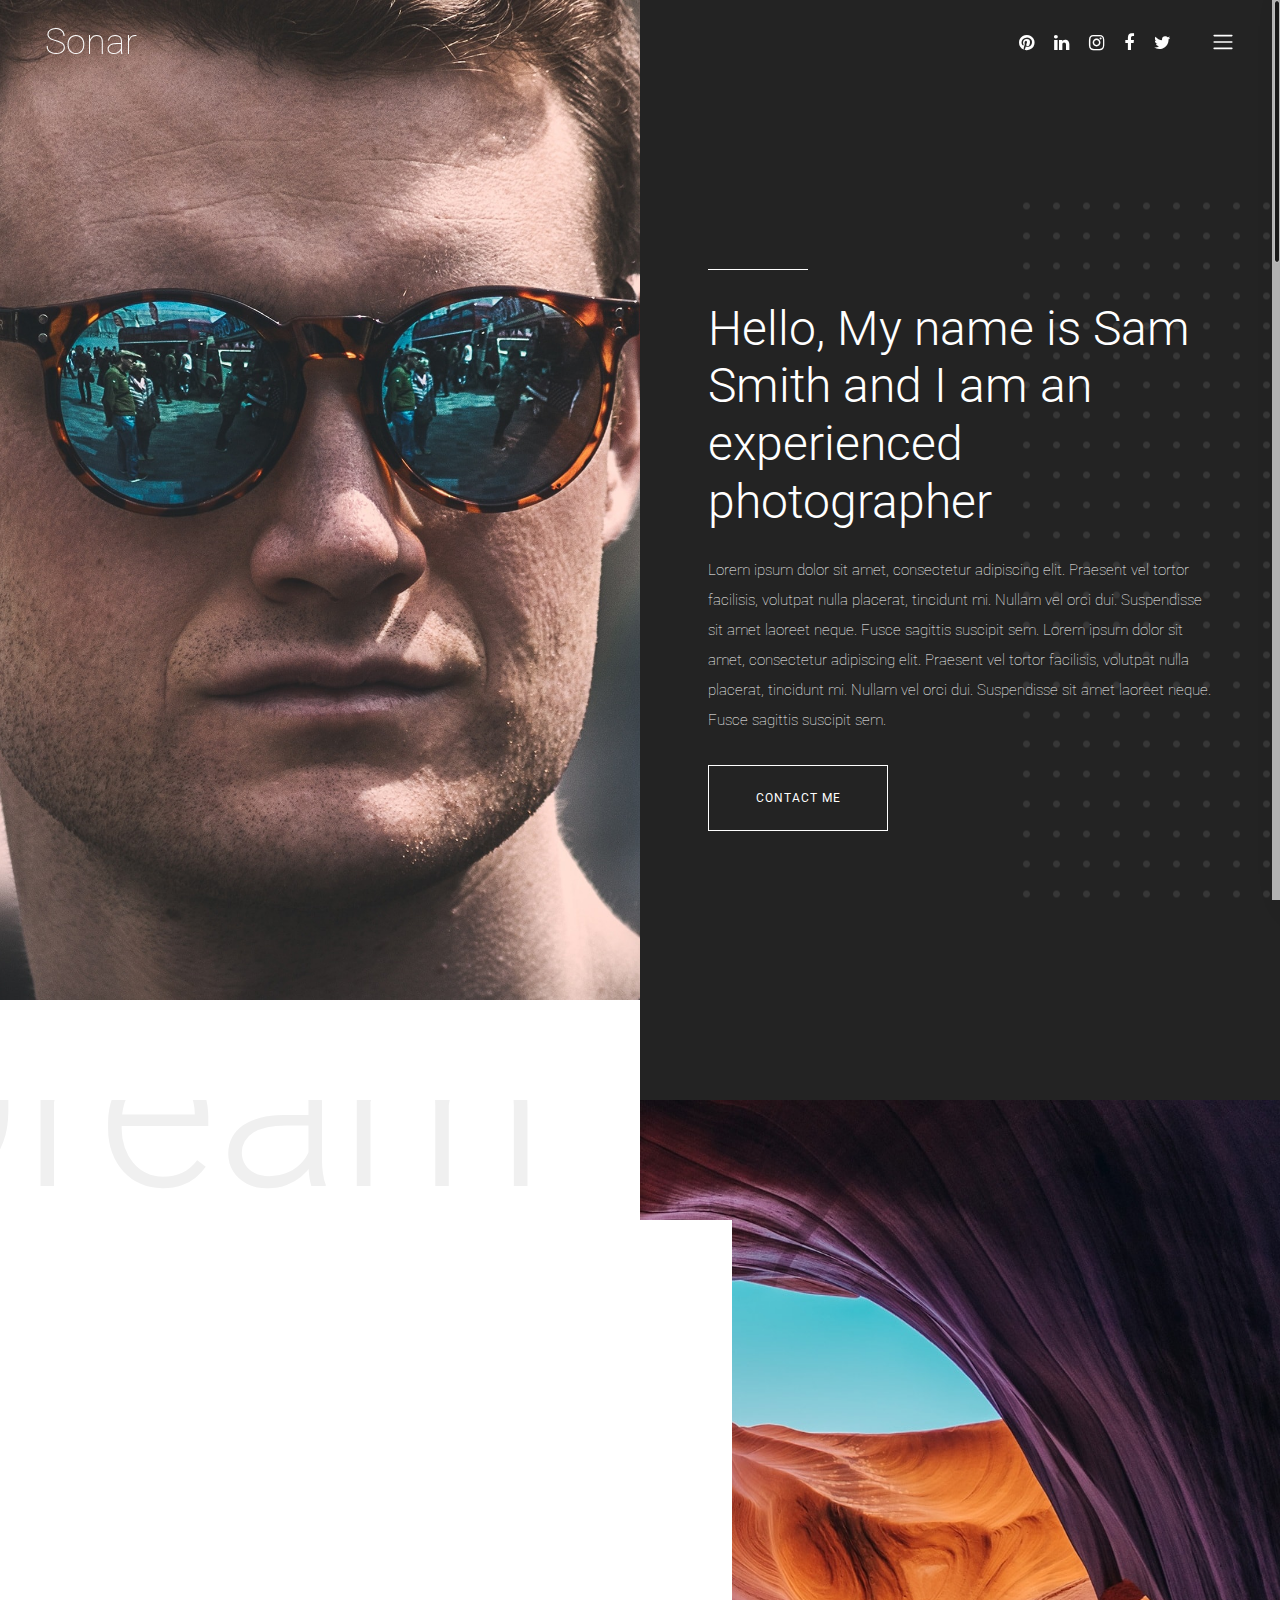
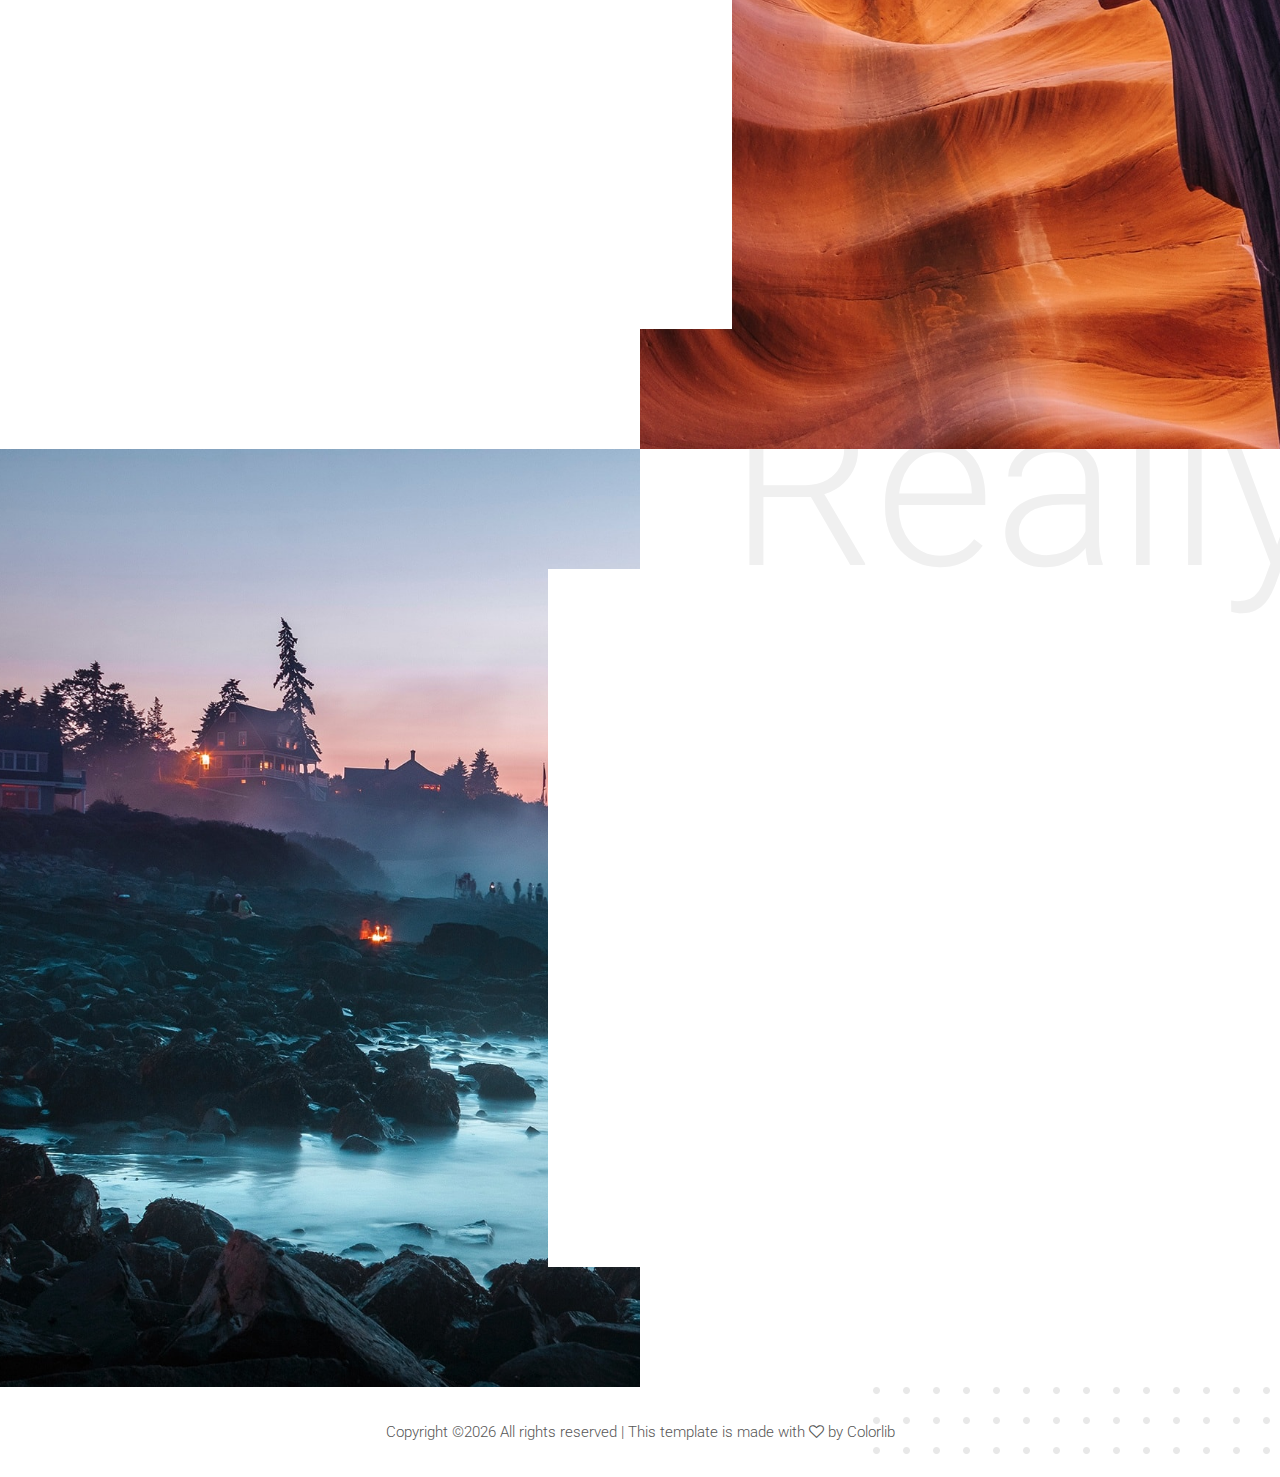
==== about-me.html @ 2dc68521 "2nd" ====
<!DOCTYPE html>
<html lang="en">

<head>
    <meta charset="UTF-8">
    <meta name="description" content="">
    <meta http-equiv="X-UA-Compatible" content="IE=edge">
    <meta name="viewport" content="width=device-width, initial-scale=1, shrink-to-fit=no">
    <!-- The above 4 meta tags *must* come first in the head; any other head content must come *after* these tags -->

    <!-- Title  -->
    <title>Sonar - Photography Template</title>

    <!-- Favicon  -->
    <link rel="icon" href="img/core-img/favicon.ico">

    <!-- Style CSS -->
    <link rel="stylesheet" href="style.css">

</head>

<body>
    <!-- Preloader Start -->
    <div id="preloader">
        <div class="preload-content">
            <div id="sonar-load"></div>
        </div>
    </div>
    <!-- Preloader End -->

    <!-- ***** Main Menu Area Start ***** -->
    <div class="mainMenu d-flex align-items-center justify-content-between">
        <!-- Close Icon -->
        <div class="closeIcon">
            <i class="ti-close" aria-hidden="true"></i>
        </div>
        <!-- Logo Area -->
        <div class="logo-area">
            <a href="index.html">Sonar</a>
        </div>
        <!-- Nav -->
        <div class="sonarNav">
            <nav>
                <ul>
                    <li class="nav-item active">
                        <a class="nav-link" href="index.html">Home</a>
                    </li>
                    <li class="nav-item">
                        <a class="nav-link" href="about-me.html">About Me</a>
                    </li>
                    <li class="nav-item">
                        <a class="nav-link" href="services.html">Services</a>
                    </li>
                    <li class="nav-item">
                        <a class="nav-link" href="portfolio.html">Portfolio</a>
                    </li>
                    <li class="nav-item">
                        <a class="nav-link" href="blog.html">Blog</a>
                    </li>
                    <li class="nav-item">
                        <a class="nav-link" href="contact.html">Contact</a>
                    </li>
                    <li class="nav-item">
                        <a class="nav-link" href="elements.html">Elements</a>
                    </li>
                </ul>
            </nav>
        </div>
        <!-- Copwrite Text -->
        <div class="copywrite-text">
            <p><!-- Link back to Colorlib can't be removed. Template is licensed under CC BY 3.0. -->
Copyright &copy;<script>document.write(new Date().getFullYear());</script> All rights reserved | This template is made with <i class="fa fa-heart-o" aria-hidden="true"></i> by <a href="https://colorlib.com" target="_blank">Colorlib</a>
<!-- Link back to Colorlib can't be removed. Template is licensed under CC BY 3.0. -->
</p>
        </div>
    </div>
    <!-- ***** Main Menu Area End ***** -->

    <!-- ***** Header Area Start ***** -->
    <header class="header-area">
        <div class="container-fluid">
            <div class="row">
                <div class="col-12">
                    <div class="menu-area d-flex justify-content-between">
                        <!-- Logo Area  -->
                        <div class="logo-area">
                            <a href="index.html">Sonar</a>
                        </div>

                        <div class="menu-content-area d-flex align-items-center">
                            <!-- Header Social Area -->
                            <div class="header-social-area d-flex align-items-center">
                                <a href="#" data-toggle="tooltip" data-placement="bottom" title="Pinterest"><i class="fa fa-pinterest" aria-hidden="true"></i></a>
                                <a href="#" data-toggle="tooltip" data-placement="bottom" title="Linkedin"><i class="fa fa-linkedin" aria-hidden="true"></i></a>
                                <a href="#" data-toggle="tooltip" data-placement="bottom" title="Instagram"><i class="fa fa-instagram" aria-hidden="true"></i></a>
                                <a href="#" data-toggle="tooltip" data-placement="bottom" title="Facebook"><i class="fa fa-facebook" aria-hidden="true"></i></a>
                                <a href="#" data-toggle="tooltip" data-placement="bottom" title="Twitter"><i class="fa fa-twitter" aria-hidden="true"></i></a>
                            </div>
                            <!-- Menu Icon -->
                            <span class="navbar-toggler-icon" id="menuIcon"></span>
                        </div>
                    </div>
                </div>
            </div>
        </div>
    </header>
    <!-- ***** Header Area End ***** -->

    <!-- ***** Hero Area Start ***** -->
    <div class="hero-area d-flex align-items-center">
        <!-- Back End Content -->
        <div class="backEnd-content">
            <img class="dots" src="img/core-img/dots.png" alt="">
        </div>

        <!-- Hero Thumbnail -->
        <div class="hero-thumbnail aboutUs equalize bg-img" style="background-image: url(img/bg-img/about.jpg);"></div>
        
        <!-- Hero Content -->
        <div class="hero-content aboutUs equalize">
            <div class="container-fluid h-100">
                <div class="row h-100 align-items-center justify-content-center">
                    <div class="col-12 col-md-10">
                        <div class="line"></div>
                        <h2>Hello, My name is Sam Smith and I am an experienced photographer</h2>
                        <p>Lorem ipsum dolor sit amet, consectetur adipiscing elit. Praesent vel tortor facilisis, volutpat nulla placerat, tincidunt mi. Nullam vel orci dui. Suspendisse sit amet laoreet neque. Fusce sagittis suscipit sem. Lorem ipsum dolor sit amet, consectetur adipiscing elit. Praesent vel tortor facilisis, volutpat nulla placerat, tincidunt mi. Nullam vel orci dui. Suspendisse sit amet laoreet neque. Fusce sagittis suscipit sem.</p>
                        <a href="#" class="btn sonar-btn white-btn">contact me</a>
                    </div>
                </div>
            </div>
        </div>
    </div>
    <!-- ***** Hero Area End ***** -->

    <div class="sonar-about-us-area bg-img" style="background-image: url(img/bg-img/about2.jpg);">
        <!-- Back End Content -->
        <div class="backEnd-content">
            <h2>Dream</h2>
        </div>

        <div class="container-fluid">
            <div class="row">
                <div class="col-12 col-md-10 col-lg-7">
                    <div class="about-us-content bg-white">
                        <div class="section-heading text-left wow fadeInUp" data-wow-delay="300ms">
                            <div class="line"></div>
                            <h2>Look at my qualities</h2>
                        </div>
                        <p class="wow fadeInUp" data-wow-delay="600ms">Lorem ipsum dolor sit amet, consectetur adipiscing elit. Praesent vel tortor facilisis, volutpat nulla placerat, tincidunt mi. Nullam vel orci dui. Suspendisse sit amet laoreet neque. Fusce sagittis suscipit sem. Lorem ipsum dolor sit amet, consectetur adipiscing elit. Praesent vel tortor facilisis, volutpat nulla placerat, tincidunt mi. Nullam vel orci dui. Suspendisse sit amet laoreet neque.</p>
                        <!-- Progress Bar Content Area -->
                        <div class="services-progress-bar mt-50 wow fadeInUp" data-wow-delay="900ms">
                            <!-- Single Progress Bar -->
                            <div class="single_progress_bar">
                                <div id="bar1" class="barfiller">
                                    <div class="tipWrap">
                                        <span class="tip"></span>
                                    </div>
                                    <span class="fill" data-percentage="80"></span>
                                </div>
                                <p>Pacience</p>
                            </div>
                            <!-- Single Progress Bar -->
                            <div class="single_progress_bar">
                                <div id="bar2" class="barfiller">
                                    <div class="tipWrap">
                                        <span class="tip"></span>
                                    </div>
                                    <span class="fill" data-percentage="90"></span>
                                </div>
                                <p>Creativity</p>
                            </div>
                            <!-- Single Progress Bar -->
                            <div class="single_progress_bar">
                                <div id="bar3" class="barfiller">
                                    <div class="tipWrap">
                                        <span class="tip"></span>
                                    </div>
                                    <span class="fill" data-percentage="100"></span>
                                </div>
                                <p>Commited</p>
                            </div>
                        </div>
                    </div>
                </div>
            </div>
        </div>
    </div>

    <div class="sonar-about-us-area second-part bg-img" style="background-image: url(img/bg-img/about3.jpg);">
        <!-- Back End Content -->
        <div class="backEnd-content">
            <h2>Really</h2>
        </div>

        <div class="container-fluid">
            <div class="row justify-content-end">
                <div class="col-12 col-md-10 col-lg-7">
                    <div class="about-us-content bg-white">
                        <div class="section-heading text-left wow fadeInUp" data-wow-delay="300ms">
                            <div class="line"></div>
                        </div>
                        <p class="wow fadeInUp" data-wow-delay="600ms">Consectetur adipiscing elit. Praesent vel tortor facilisis, volutpat nulla placerat, tincidunt mi. Nullam vel orci dui. Suspendisse sit amet laoreet neque. Fusce sagittis suscipit sem. Lorem ipsum dolor sit amet, consectetur adipiscing elit. Praesent vel tortor facilisis, volutpat nulla placerat, tincidunt mi. Nullam vel orci dui. Suspendisse sit amet laoreet neque.</p>
                        <div class="row mt-100 text-center wow fadeInUp" data-wow-delay="900ms">
                            <div class="col-12 col-sm-6 col-md-4">
                                <div class="single-pie-bar" data-percent="90">
                                    <canvas class="bar-circle" width="100" height="100"></canvas>
                                    <p>Landsacpes</p>
                                </div>
                            </div>
                            <div class="col-12 col-sm-6 col-md-4">
                                <div class="single-pie-bar" data-percent="65">
                                    <canvas class="bar-circle" width="100" height="100"></canvas>
                                    <p>Portraits</p>
                                </div>
                            </div>
                            <div class="col-12 col-sm-6 col-md-4">
                                <div class="single-pie-bar" data-percent="25">
                                    <canvas class="bar-circle" width="100" height="100"></canvas>
                                    <p>Studio</p>
                                </div>
                            </div>
                        </div>
                    </div>
                </div>
            </div>
        </div>
    </div>

    <!-- ***** Footer Area Start ***** -->
    <footer class="footer-area">
        <!-- back end content -->
        <div class="backEnd-content">
            <img class="dots" src="img/core-img/dots.png" alt="">
        </div>

        <div class="container">
            <div class="row">
                <div class="col-12">
                    <!-- Copywrite Text -->
                    <div class="copywrite-text">
                        <p><!-- Link back to Colorlib can't be removed. Template is licensed under CC BY 3.0. -->
Copyright &copy;<script>document.write(new Date().getFullYear());</script> All rights reserved | This template is made with <i class="fa fa-heart-o" aria-hidden="true"></i> by <a href="https://colorlib.com" target="_blank">Colorlib</a>
<!-- Link back to Colorlib can't be removed. Template is licensed under CC BY 3.0. -->
</p>
                    </div>
                </div>
            </div>
        </div>
    </footer>
    <!-- ***** Footer Area End ***** -->

    <!-- jQuery (Necessary for All JavaScript Plugins) -->
    <script src="js/jquery/jquery-2.2.4.min.js"></script>
    <!-- Popper js -->
    <script src="js/popper.min.js"></script>
    <!-- Bootstrap js -->
    <script src="js/bootstrap.min.js"></script>
    <!-- Plugins js -->
    <script src="js/plugins.js"></script>
    <!-- Active js -->
    <script src="js/active.js"></script>

</body>

</html>
---- style.css ----
/* [ -- Master Stylesheet -- ] */
/* ----------------------------------------------------------
:: Template Name: Sonar - Photography Template
:: Author: Colorlib
:: Author URL: https://colorlib.com
:: Version: 1.0
:: Created: March 09, 2018
:: Last Updated: March 09, 2018
---------------------------------------------------------- */
/* Variables */
/* mixin */
/* :: Import Fonts */
@import url("https://fonts.googleapis.com/css?family=Roboto:100,300,400,500,700");
/* :: Import All CSS */
@import url(css/bootstrap.min.css);
@import url(css/animate.css);
@import url(css/owl.carousel.css);
@import url(css/magnific-popup.css);
@import url(css/font-awesome.min.css);
@import url(css/themify-icons.css);
/* :: Base CSS */
* {
  margin: 0;
  padding: 0; }

body {
  font-family: "Roboto", sans-serif; }

h1,
h2,
h3,
h4,
h5,
h6 {
  color: #2f2f2f;
  font-weight: 300; }

p {
  color: #565656;
  font-size: 15px;
  line-height: 2;
  font-weight: 100; }

a {
  -webkit-transition-duration: 500ms;
  transition-duration: 500ms;
  text-decoration: none;
  outline: none;
  font-size: 14px;
  font-weight: 700; }
  a:hover, a:focus {
    -webkit-transition-duration: 500ms;
    transition-duration: 500ms;
    text-decoration: none;
    outline: none;
    font-size: 12px;
    font-weight: 400; }

#preloader {
  display: -webkit-box;
  display: -ms-flexbox;
  display: flex;
  -webkit-box-align: center;
  -ms-flex-align: center;
  -ms-grid-row-align: center;
  align-items: center;
  -webkit-box-pack: center;
  -ms-flex-pack: center;
  justify-content: center;
  background-color: #232323;
  position: fixed;
  width: 100%;
  height: 100%;
  z-index: 1000000; }

#sonar-load {
  width: 70px;
  height: 70px;
  border-radius: 50%;
  border: 3px;
  border-style: solid;
  border-color: transparent;
  border-top-color: #f8f5f5;
  -webkit-animation: sonar 2400ms linear infinite;
  animation: sonar 2400ms linear infinite;
  z-index: 999; }
  #sonar-load:before {
    content: "";
    position: absolute;
    top: 7.5px;
    left: 7.5px;
    right: 7.5px;
    bottom: 7.5px;
    border-radius: 50%;
    border: 3px;
    border-style: solid;
    border-color: transparent;
    border-top-color: #f8f5f5;
    -webkit-animation: sonar 2700ms linear infinite;
    animation: sonar 2700ms linear infinite; }
  #sonar-load:after {
    content: "";
    position: absolute;
    top: 20px;
    left: 20px;
    right: 20px;
    bottom: 20px;
    border-radius: 50%;
    border: 3px;
    border-style: solid;
    border-color: transparent;
    border-top-color: #f8f5f5;
    -webkit-animation: sonar 1800ms linear infinite;
    animation: sonar 1800ms linear infinite; }

@-webkit-keyframes sonar {
  0% {
    -webkit-transform: rotate(0deg);
    transform: rotate(0deg); }
  100% {
    -webkit-transform: rotate(360deg);
    transform: rotate(360deg); } }
@keyframes sonar {
  0% {
    -webkit-transform: rotate(0deg);
    transform: rotate(0deg); }
  100% {
    -webkit-transform: rotate(360deg);
    transform: rotate(360deg); } }
ul,
ol {
  margin: 0; }
  ul li,
  ol li {
    list-style: none; }

img {
  height: auto;
  max-width: 100%; }

.sonar-table {
  display: table;
  z-index: 9;
  position: absolute;
  width: 100%;
  height: 100%;
  margin: 0; }

.sonar-table-cell {
  display: table-cell;
  vertical-align: middle; }

.mt-15 {
  margin-top: 15px; }

.mt-30 {
  margin-top: 30px; }

.mt-50 {
  margin-top: 50px; }

.mt-70 {
  margin-top: 70px; }

.mt-100 {
  margin-top: 100px; }

.mb-15 {
  margin-bottom: 15px; }

.mb-30 {
  margin-bottom: 30px; }

.mb-50 {
  margin-bottom: 50px; }

.ml-15 {
  margin-left: 15px; }

.ml-30 {
  margin-left: 30px; }

.mr-15 {
  margin-right: 15px; }

.mr-30 {
  margin-right: 30px; }

.mb-70 {
  margin-bottom: 70px; }

.mb-100 {
  margin-bottom: 100px; }

.mt-230 {
  margin-top: 230px; }
  @media only screen and (max-width: 767px) {
    .mt-230 {
      margin-top: 100px; } }

.bg-img {
  background-position: center center;
  background-size: cover;
  background-repeat: no-repeat; }

.bg-transparent {
  background-color: transparent; }

.font-bold {
  font-weight: 700; }

.font-light {
  font-weight: 300; }

.height-500 {
  height: 500px !important; }

.height-600 {
  height: 600px !important; }

.height-700 {
  height: 700px !important; }

.height-800 {
  height: 800px !important; }

.mfp-wrap {
  z-index: 100000; }

.mfp-image-holder .mfp-close,
.mfp-iframe-holder .mfp-close {
  color: #ffffff;
  right: -30px;
  padding-right: 0;
  width: 30px;
  height: 30px;
  line-height: 25px;
  text-align: center;
  border: 2px solid #ffffff;
  border-radius: 50%;
  top: 10px; }

#scrollUp {
  background-color: #232323;
  border-radius: 50%;
  bottom: 60px;
  right: 60px;
  box-shadow: 0 2px 6px 0 rgba(0, 0, 0, 0.3);
  color: #ffffff;
  font-size: 30px;
  height: 70px;
  text-align: center;
  width: 70px;
  line-height: 66px;
  -webkit-transition-duration: 500ms;
  transition-duration: 500ms; }
  #scrollUp:hover {
    background-color: #192a56; }
  @media only screen and (min-width: 768px) and (max-width: 991px) {
    #scrollUp {
      bottom: 30px;
      right: 30px;
      height: 50px;
      width: 50px;
      line-height: 46px; } }
  @media only screen and (max-width: 767px) {
    #scrollUp {
      bottom: 30px;
      right: 30px;
      height: 50px;
      width: 50px;
      line-height: 46px; } }

.section-padding-100 {
  padding: 100px 0; }

.section-padding-50 {
  padding: 50px 0; }

.section-padding-50-0 {
  padding: 50px 0 0 0; }

.section-padding-100-70 {
  padding: 100px 0 70px; }

.section-padding-100-50 {
  padding: 100px 0 50px; }

.section-padding-100-0 {
  padding: 100px 0 0; }

.section-padding-0-100 {
  padding: 0 0 100px; }

.section-padding-100-20 {
  padding: 100px 0 20px 0; }

.bg-gray {
  background-color: #f8f5f5; }

.nicescroll-rails {
  z-index: 999999 !important; }

.section-heading {
  text-align: center;
  margin-bottom: 80px;
  position: relative;
  z-index: 1; }
  .section-heading .line {
    width: 100px;
    height: 1px;
    background-color: #232323;
    margin-bottom: 30px;
    display: block; }
  .section-heading h2 {
    font-size: 48px;
    margin-bottom: 0;
    font-weight: 100;
    line-height: 1.5; }
    .section-heading h2 span {
      font-weight: 400; }
    @media only screen and (min-width: 768px) and (max-width: 991px) {
      .section-heading h2 {
        font-size: 36px; } }
    @media only screen and (max-width: 767px) {
      .section-heading h2 {
        font-size: 30px; } }

.sonar-btn {
  position: relative;
  z-index: 1;
  min-width: 180px;
  height: 66px;
  border: 1px solid;
  border-color: #2f2f2f;
  text-transform: uppercase;
  color: #2f2f2f;
  font-size: 12px;
  letter-spacing: 1px;
  border-radius: 0;
  line-height: 64px;
  padding: 0;
  background-color: #ffffff; }
  .sonar-btn:hover, .sonar-btn:focus {
    background-color: #2f2f2f;
    font-size: 12px;
    color: #ffffff; }
  .sonar-btn.white-btn {
    border-color: #ffffff;
    color: #ffffff;
    background-color: transparent; }
    .sonar-btn.white-btn:hover, .sonar-btn.white-btn:focus {
      background-color: #ffffff;
      color: #2f2f2f; }
  .sonar-btn.btn-2 {
    background-color: #2f2f2f;
    font-size: 12px;
    color: #ffffff; }
  .sonar-btn.btn-3 {
    background-color: #232323;
    color: #ffffff; }
    .sonar-btn.btn-3::before {
      position: absolute;
      width: 100%;
      height: 100%;
      background-color: transparent;
      border: 1px solid;
      border-color: #232323;
      right: -6px;
      bottom: -6px;
      content: '';
      z-index: -100; }
    .sonar-btn.btn-3:hover, .sonar-btn.btn-3:focus {
      background-color: #232323;
      color: #ffffff; }

.bg-overlay {
  position: relative;
  z-index: 1; }
  .bg-overlay::after {
    position: absolute;
    z-index: -1;
    top: 0;
    left: 0;
    width: 100%;
    height: 100%;
    background-color: #2f2f2f;
    opacity: 0.85;
    content: ''; }

.bg-overlay-black {
  position: relative;
  z-index: 1; }
  .bg-overlay-black::after {
    position: absolute;
    z-index: 1;
    top: 0;
    left: 0;
    width: 100%;
    height: 100%;
    background-color: #000;
    opacity: 0.85;
    content: ''; }

.bg-overlay-white {
  position: relative;
  z-index: 1; }
  .bg-overlay-white::after {
    position: absolute;
    z-index: -2;
    top: 0;
    left: 0;
    width: 100%;
    height: 100%;
    background-color: rgba(230, 241, 255, 0.5);
    content: ''; }

.slide-background-overlay {
  position: relative;
  z-index: 1;
  bottom: 0;
  left: 0;
  width: 100%;
  height: 60%; }
  .slide-background-overlay::after {
    content: '';
    position: absolute;
    height: 60%;
    width: 100%;
    z-index: -1;
    bottom: 0;
    left: 0;
    background: rgba(0, 0, 0, 0.9);
    background: -webkit-linear-gradient(bottom, rgba(0, 0, 0, 0.9) 0%, rgba(0, 0, 0, 0.1) 90%, rgba(0, 0, 0, 0) 100%);
    background: linear-gradient(to top, rgba(0, 0, 0, 0.9) 0%, rgba(0, 0, 0, 0.1) 90%, rgba(0, 0, 0, 0) 100%); }

.grids {
  position: fixed;
  width: 100%;
  height: 100%;
  z-index: -1; }
  .grids div {
    width: 1px;
    height: 100%;
    background-color: #e0e3e4; }
    .grids div:nth-child(5) {
      background-color: #bababa; }
    .grids div:first-child, .grids div:last-child {
      background-color: transparent; }

/* :: Header Area CSS */
.header-area {
  position: fixed;
  z-index: 995;
  top: 0;
  left: 0;
  width: 100%;
  height: auto;
  -webkit-transition-duration: 500ms;
  transition-duration: 500ms;
  background-color: transparent;
  padding: 15px 30px; }
  .header-area .logo-area a {
    color: #ffffff;
    font-size: 36px;
    font-weight: 100; }
    @media only screen and (max-width: 767px) {
      .header-area .logo-area a {
        font-size: 24px; } }
  .header-area .menu-content-area .header-social-area {
    margin-right: 30px; }
    .header-area .menu-content-area .header-social-area a {
      font-size: 18px;
      padding: 0 10px;
      color: #ffffff; }
      @media only screen and (max-width: 767px) {
        .header-area .menu-content-area .header-social-area a {
          padding: 0 5px;
          font-size: 14px; } }
    @media only screen and (max-width: 767px) {
      .header-area .menu-content-area .header-social-area {
        margin-right: 15px; } }
  .header-area.sticky {
    background-color: #232323; }
  @media only screen and (max-width: 767px) {
    .header-area {
      padding: 10px 0; } }

.navbar-toggler-icon {
  background-image: url("data:image/svg+xml;charset=utf8,%3Csvg viewBox='0 0 30 30' xmlns='http://www.w3.org/2000/svg'%3E%3Cpath stroke='rgba(255, 255, 255, 1)' stroke-width='2' stroke-linecap='round' stroke-miterlimit='10' d='M4 7h22M4 15h22M4 23h22'/%3E%3C/svg%3E");
  cursor: pointer; }

.mainMenu {
  position: fixed;
  width: 480px;
  height: 100%;
  top: 0;
  right: -500px;
  background-color: #232323;
  z-index: 99999;
  text-align: center;
  -webkit-box-orient: vertical;
  -webkit-box-direction: normal;
  -ms-flex-direction: column;
  flex-direction: column;
  padding: 50px 15px;
  -webkit-transition-duration: 800ms;
  transition-duration: 800ms;
  box-shadow: 0 0 40px rgba(0, 0, 0, 0.2); }
  .mainMenu .closeIcon {
    position: absolute;
    right: 50px;
    top: 50px;
    z-index: 9;
    color: #ffffff;
    font-size: 20px;
    cursor: pointer;
    -webkit-transition-duration: 750ms;
    transition-duration: 750ms; }
    .mainMenu .closeIcon:hover {
      -webkit-transform: rotate(180deg);
      transform: rotate(180deg); }
    @media only screen and (max-width: 767px) {
      .mainMenu .closeIcon {
        right: 30px;
        top: 30px; } }
  .mainMenu .logo-area a {
    color: #ffffff;
    font-size: 30px;
    display: block;
    font-weight: 100; }
    @media only screen and (max-width: 767px) {
      .mainMenu .logo-area a {
        font-size: 24px; } }
  .mainMenu .copywrite-text p {
    margin-bottom: 0;
    color: #ffffff; }
    @media only screen and (max-width: 767px) {
      .mainMenu .copywrite-text p {
        font-size: 14px; } }
  .mainMenu .copywrite-text a {
    font-weight: 100;
    color: #ffffff; }
    .mainMenu .copywrite-text a:hover, .mainMenu .copywrite-text a:focus {
      font-size: 14px; }
  .mainMenu .nav-link {
    color: #ffffff;
    font-size: 18px;
    position: relative;
    z-index: 1;
    font-weight: 300;
    padding: 12px 15px; }
    @media only screen and (max-width: 767px) {
      .mainMenu .nav-link {
        font-size: 14px;
        padding: 10px; } }
    .mainMenu .nav-link::after {
      content: '';
      bottom: 0;
      width: 30px;
      height: 1px;
      background-color: rgba(255, 255, 255, 0.5);
      left: 50%;
      -webkit-transform: translateX(-50%);
      transform: translateX(-50%);
      position: absolute;
      z-index: 5;
      -webkit-transition-duration: 500ms;
      transition-duration: 500ms; }
    .mainMenu .nav-link:hover::after, .mainMenu .nav-link:focus::after {
      width: 70px;
      background-color: white; }
  @media only screen and (min-width: 992px) and (max-width: 1199px) {
    .mainMenu {
      padding: 30px 15px; } }
  @media only screen and (min-width: 768px) and (max-width: 991px) {
    .mainMenu {
      padding: 30px 15px; } }
  @media only screen and (max-width: 767px) {
    .mainMenu {
      padding: 15px;
      width: 300px; } }

/* :: Menu Open CSS */
.menu-open .mainMenu {
  right: 0; }

/* :: Hero Slides Area CSS */
.hero-slides .single-hero-slide {
  height: 950px;
  position: relative;
  z-index: 1;
  padding: 0 40px 100px;
  -webkit-transition-duration: 800ms;
  transition-duration: 800ms;
  overflow: visible;
  cursor: pointer; }
  .hero-slides .single-hero-slide .hero-slides-content {
    position: relative;
    z-index: 1;
    -webkit-transform: translateY(75%);
    transform: translateY(75%);
    -webkit-transition-duration: 800ms;
    transition-duration: 800ms;
    bottom: 0; }
    .hero-slides .single-hero-slide .hero-slides-content .line {
      width: 100px;
      height: 1px;
      background-color: #ffffff;
      margin-bottom: 30px;
      display: block; }
    .hero-slides .single-hero-slide .hero-slides-content h2 {
      color: #ffffff;
      font-weight: 100; }
    .hero-slides .single-hero-slide .hero-slides-content p {
      color: #ffffff;
      margin-bottom: 0;
      -webkit-transition-duration: 500ms;
      transition-duration: 500ms;
      margin-top: 140px; }
  .hero-slides .single-hero-slide:hover .hero-slides-content {
    -webkit-transform: translateY(0%);
    transform: translateY(0%); }
  .hero-slides .single-hero-slide:hover p {
    margin-top: 40px; }
  @media only screen and (min-width: 992px) and (max-width: 1199px) {
    .hero-slides .single-hero-slide {
      height: 800px; } }
  @media only screen and (min-width: 768px) and (max-width: 991px) {
    .hero-slides .single-hero-slide {
      height: 700px; } }
  @media only screen and (max-width: 767px) {
    .hero-slides .single-hero-slide {
      height: 550px; } }
.hero-slides .owl-dots {
  position: absolute;
  left: 50px;
  bottom: 50px; }
  .hero-slides .owl-dots .owl-dot {
    width: 8px;
    height: 8px;
    border: 1px solid #6a6a67;
    margin: 0 5px;
    border-radius: 50%;
    display: inline-block; }
    .hero-slides .owl-dots .owl-dot.active {
      border: 1px solid #ffffff;
      background-color: #ffffff; }

/* :: Portfolio Area CSS */
.portfolio-area {
  overflow-x: hidden; }
  .portfolio-area .portfolio-title h2 {
    font-size: 56px;
    text-align: center;
    font-weight: 100; }
    .portfolio-area .portfolio-title h2 span {
      font-weight: 400; }
    @media only screen and (min-width: 768px) and (max-width: 991px) {
      .portfolio-area .portfolio-title h2 {
        font-size: 36px; } }
    @media only screen and (max-width: 767px) {
      .portfolio-area .portfolio-title h2 {
        font-size: 30px; } }

.single-portfolio-item {
  position: relative;
  z-index: 1; }
  .single-portfolio-item .backend-content .dots {
    position: absolute;
    z-index: -1;
    top: -100px;
    left: -150px; }
  .single-portfolio-item .backend-content h2 {
    position: absolute;
    font-size: 230px;
    color: #f0f0f0;
    z-index: -10;
    top: -170px;
    right: 40%; }
    @media only screen and (min-width: 992px) and (max-width: 1199px) {
      .single-portfolio-item .backend-content h2 {
        font-size: 170px;
        top: -120px; } }
    @media only screen and (min-width: 768px) and (max-width: 991px) {
      .single-portfolio-item .backend-content h2 {
        font-size: 80px;
        top: -50px; } }
    @media only screen and (max-width: 767px) {
      .single-portfolio-item .backend-content h2 {
        font-size: 80px;
        top: -50px; } }
  .single-portfolio-item .portfolio-meta {
    padding-top: 30px; }
    .single-portfolio-item .portfolio-meta p {
      font-weight: 500;
      font-size: 14px;
      margin-bottom: 5px; }
    .single-portfolio-item .portfolio-meta h2 {
      font-size: 30px; }
      @media only screen and (max-width: 767px) {
        .single-portfolio-item .portfolio-meta h2 {
          font-size: 24px; } }
  .single-portfolio-item.portfolio-item-2 .backend-content .dots {
    position: absolute;
    z-index: -1;
    top: 0;
    left: auto;
    right: -150px; }
  .single-portfolio-item.portfolio-item-3 .backend-content .dots {
    top: 0;
    left: -200px;
    right: auto;
    -webkit-transform: rotate(90deg);
    transform: rotate(90deg); }
  .single-portfolio-item.portfolio-item-3 .backend-content h2 {
    top: -180px;
    left: 30%;
    right: auto; }
    @media only screen and (min-width: 992px) and (max-width: 1199px) {
      .single-portfolio-item.portfolio-item-3 .backend-content h2 {
        top: -130px; } }
    @media only screen and (min-width: 768px) and (max-width: 991px) {
      .single-portfolio-item.portfolio-item-3 .backend-content h2 {
        top: -90px;
        font-size: 100px; } }
    @media only screen and (max-width: 767px) {
      .single-portfolio-item.portfolio-item-3 .backend-content h2 {
        top: -70px; } }
  @media only screen and (max-width: 767px) {
    .single-portfolio-item.portfolio-item-3 {
      margin-bottom: 100px; } }
  .single-portfolio-item.portfolio-item-4 {
    top: -220px; }
    .single-portfolio-item.portfolio-item-4 .backend-content .dots {
      top: auto;
      bottom: -130px;
      left: 70%;
      right: auto;
      -webkit-transform: rotate(90deg);
      transform: rotate(90deg); }
    @media only screen and (max-width: 767px) {
      .single-portfolio-item.portfolio-item-4 {
        top: 0;
        margin-bottom: 100px; } }
  .single-portfolio-item.portfolio-item-5 {
    top: -450px;
    height: 0; }
    @media only screen and (max-width: 767px) {
      .single-portfolio-item.portfolio-item-5 {
        top: 0;
        height: auto;
        margin-bottom: 100px; } }
    @media only screen and (min-width: 768px) and (max-width: 991px) {
      .single-portfolio-item.portfolio-item-5 {
        top: -230px; } }
  .single-portfolio-item.portfolio-item-6 {
    top: 0;
    height: 0; }
    @media only screen and (max-width: 767px) {
      .single-portfolio-item.portfolio-item-6 {
        height: auto;
        margin-bottom: 100px; } }
  .single-portfolio-item.portfolio-item-7 {
    margin-top: 50px; }
    .single-portfolio-item.portfolio-item-7 .backend-content .dots {
      position: absolute;
      z-index: -1;
      top: auto;
      bottom: 0;
      left: auto;
      right: -150px; }
    .single-portfolio-item.portfolio-item-7 .backend-content h2 {
      top: -180px;
      left: 30%;
      right: auto; }
      @media only screen and (min-width: 992px) and (max-width: 1199px) {
        .single-portfolio-item.portfolio-item-7 .backend-content h2 {
          top: -100px; } }
      @media only screen and (max-width: 767px) {
        .single-portfolio-item.portfolio-item-7 .backend-content h2 {
          top: -60px; } }

/* :: Call to Action Area CSS */
.call-to-action-content {
  text-align: center; }
  .call-to-action-content h2 {
    font-weight: 100;
    font-size: 72px;
    margin-bottom: 15px; }
    @media only screen and (min-width: 992px) and (max-width: 1199px) {
      .call-to-action-content h2 {
        font-size: 55px; } }
    @media only screen and (min-width: 768px) and (max-width: 991px) {
      .call-to-action-content h2 {
        font-size: 36px; } }
    @media only screen and (max-width: 767px) {
      .call-to-action-content h2 {
        font-size: 30px; } }
  .call-to-action-content h5 {
    font-size: 48px;
    margin-bottom: 0; }
    @media only screen and (min-width: 768px) and (max-width: 991px) {
      .call-to-action-content h5 {
        font-size: 30px; } }
    @media only screen and (max-width: 767px) {
      .call-to-action-content h5 {
        font-size: 24px; } }

.sonar-call-to-action-area {
  position: relative;
  z-index: 1;
  overflow: hidden; }
  .sonar-call-to-action-area .backEnd-content h2 {
    position: absolute;
    font-size: 230px;
    color: #f0f0f0;
    z-index: -1;
    top: -30px;
    left: -3%; }
    @media only screen and (min-width: 992px) and (max-width: 1199px) {
      .sonar-call-to-action-area .backEnd-content h2 {
        font-size: 170px;
        top: 0; } }
    @media only screen and (min-width: 768px) and (max-width: 991px) {
      .sonar-call-to-action-area .backEnd-content h2 {
        font-size: 150px;
        top: 0; } }
    @media only screen and (max-width: 767px) {
      .sonar-call-to-action-area .backEnd-content h2 {
        font-size: 100px; } }

/* :: Footer CSS */
.footer-area {
  position: relative;
  z-index: 1;
  overflow: hidden; }
  .footer-area .copywrite-text {
    padding: 30px;
    text-align: center; }
    .footer-area .copywrite-text p {
      font-weight: 300;
      margin-bottom: 0; }
    .footer-area .copywrite-text a {
      color: #565656;
      font-weight: 300;
      font-size: 15px; }
      .footer-area .copywrite-text a:hover, .footer-area .copywrite-text a:focus {
        font-size: 15px; }
  .footer-area .backEnd-content .dots {
    position: absolute;
    right: -50px;
    top: 0;
    z-index: -1; }
  .footer-area .backEnd-content h2 {
    position: absolute;
    font-size: 230px;
    color: #f0f0f0;
    z-index: -1;
    top: -50px;
    left: -50px; }
    @media only screen and (min-width: 992px) and (max-width: 1199px) {
      .footer-area .backEnd-content h2 {
        font-size: 170px; } }
    @media only screen and (min-width: 768px) and (max-width: 991px) {
      .footer-area .backEnd-content h2 {
        font-size: 120px;
        top: 0; } }
    @media only screen and (max-width: 767px) {
      .footer-area .backEnd-content h2 {
        font-size: 80px;
        top: 0;
        left: -30px; } }

/* :: Hero Area CSS */
.hero-area {
  background-color: #232323;
  position: relative;
  z-index: 1;
  overflow: hidden;
  -ms-flex-wrap: wrap;
  flex-wrap: wrap; }
  .hero-area .backEnd-content .dots {
    position: absolute;
    right: -200px;
    top: 50%;
    z-index: -2;
    opacity: 0.1;
    -webkit-transform: translateY(-50%);
    transform: translateY(-50%); }
  .hero-area .hero-thumbnail,
  .hero-area .hero-content {
    -webkit-box-flex: 0;
    -ms-flex: 0 0 50%;
    flex: 0 0 50%;
    min-width: 50%;
    position: relative;
    z-index: 1; }
    @media only screen and (max-width: 767px) {
      .hero-area .hero-thumbnail,
      .hero-area .hero-content {
        -webkit-box-flex: 0;
        -ms-flex: 0 0 100%;
        flex: 0 0 100%;
        min-width: 100%; } }
  .hero-area .hero-content {
    height: 880px;
    padding: 100px 0; }
    .hero-area .hero-content .line {
      width: 100px;
      height: 1px;
      background-color: #ffffff;
      margin-bottom: 30px;
      display: block; }
    .hero-area .hero-content h2 {
      color: #ffffff;
      font-size: 48px;
      margin-bottom: 25px; }
      @media only screen and (min-width: 992px) and (max-width: 1199px) {
        .hero-area .hero-content h2 {
          font-size: 40px; } }
      @media only screen and (min-width: 768px) and (max-width: 991px) {
        .hero-area .hero-content h2 {
          font-size: 30px; } }
      @media only screen and (max-width: 767px) {
        .hero-area .hero-content h2 {
          font-size: 30px; } }
    .hero-area .hero-content p {
      color: #ffffff;
      margin-bottom: 30px; }
    .hero-area .hero-content.aboutUs {
      height: 1100px; }
      @media only screen and (max-width: 767px) {
        .hero-area .hero-content.aboutUs {
          height: auto; } }
    @media only screen and (max-width: 767px) {
      .hero-area .hero-content {
        height: auto; } }
  .hero-area .hero-thumbnail.aboutUs::before {
    position: absolute;
    width: 100%;
    height: 100px;
    bottom: 0;
    left: 0;
    background-color: #ffffff;
    content: '';
    z-index: 1; }
    @media only screen and (max-width: 767px) {
      .hero-area .hero-thumbnail.aboutUs::before {
        display: none; } }
  @media only screen and (max-width: 767px) {
    .hero-area .hero-thumbnail {
      height: 400px; } }

/* :: Service Area CSS */
.single-services-area {
  position: relative;
  z-index: 1;
  margin-bottom: 50px; }
  .single-services-area img {
    margin-bottom: 20px; }
  .single-services-area h4 {
    font-size: 28px;
    margin-bottom: 40px; }
  .single-services-area p {
    margin-bottom: 0; }

/* :: Testimonials Area CSS */
.sonar-testimonials-area {
  position: relative;
  z-index: 1;
  padding: 70px 0;
  margin: 0 50px; }
  .sonar-testimonials-area::before {
    position: absolute;
    width: 20%;
    height: 100%;
    left: 0;
    top: 0;
    background-color: #ffffff;
    content: ''; }
  .sonar-testimonials-area .testimonial-content {
    padding: 100px 80px 100px 200px;
    position: relative;
    z-index: 1;
    left: -15px;
    box-shadow: -10px 10px 40px rgba(0, 0, 0, 0.15); }
    @media only screen and (min-width: 992px) and (max-width: 1199px) {
      .sonar-testimonials-area .testimonial-content {
        padding: 100px 80px 100px 130px; } }
    @media only screen and (max-width: 767px) {
      .sonar-testimonials-area .testimonial-content {
        padding: 50px 15px 50px 15px; } }
  .sonar-testimonials-area .single-tes-slide p {
    margin-bottom: 40px;
    font-style: italic; }
  .sonar-testimonials-area .single-tes-slide h6 {
    margin-bottom: 0;
    font-style: italic; }
  .sonar-testimonials-area .owl-dots {
    position: absolute;
    top: 0;
    left: -100px;
    z-index: 10;
    -webkit-transform: translateY(-50%);
    transform: translateY(-50%); }
    .sonar-testimonials-area .owl-dots .owl-dot {
      width: 8px;
      height: 8px;
      border: 1px solid #6a6a67;
      border-radius: 50%;
      margin: 8px 0;
      display: block; }
      .sonar-testimonials-area .owl-dots .owl-dot.active {
        border-color: #232323;
        background-color: #232323; }
    @media only screen and (min-width: 992px) and (max-width: 1199px) {
      .sonar-testimonials-area .owl-dots {
        top: 20%; } }
    @media only screen and (min-width: 768px) and (max-width: 991px) {
      .sonar-testimonials-area .owl-dots {
        top: 30%; } }
    @media only screen and (max-width: 767px) {
      .sonar-testimonials-area .owl-dots {
        display: none; } }
  @media only screen and (max-width: 767px) {
    .sonar-testimonials-area {
      margin: 0 15px; } }

/* :: Portfolio Area CSS */
.sonar-projects-area {
  position: relative;
  z-index: 1;
  padding: 100px 35px 50px; }
  .sonar-projects-area .single_gallery_item {
    position: relative;
    z-index: 1;
    margin-bottom: 50px; }
    .sonar-projects-area .single_gallery_item .gallery-content {
      padding-top: 30px; }
      .sonar-projects-area .single_gallery_item .gallery-content h4 {
        margin-bottom: 10px; }
        @media only screen and (max-width: 767px) {
          .sonar-projects-area .single_gallery_item .gallery-content h4 {
            font-size: 20px; } }
      .sonar-projects-area .single_gallery_item .gallery-content p {
        margin-bottom: 0; }

.sonar-portfolio-menu {
  position: absolute;
  bottom: 40px;
  right: 0;
  width: 50%;
  z-index: 100; }
  .sonar-portfolio-menu .btn {
    padding: 5px 0;
    border: none;
    border-bottom: 2px solid;
    border-color: transparent;
    background-color: transparent;
    color: #ffffff;
    border-radius: 0;
    margin: 0 20px; }
    .sonar-portfolio-menu .btn.active {
      border-color: #ffffff; }
    .sonar-portfolio-menu .btn:hover, .sonar-portfolio-menu .btn:focus {
      box-shadow: none; }
    @media only screen and (min-width: 992px) and (max-width: 1199px) {
      .sonar-portfolio-menu .btn {
        margin: 0 10px; } }
    @media only screen and (min-width: 768px) and (max-width: 991px) {
      .sonar-portfolio-menu .btn {
        margin: 0 5px;
        font-size: 14px; } }
    @media only screen and (max-width: 767px) {
      .sonar-portfolio-menu .btn {
        margin: 0 5px;
        font-size: 14px; } }
  @media only screen and (max-width: 767px) {
    .sonar-portfolio-menu {
      width: 100%;
      bottom: 20px; } }

/* :: Blog Area CSS */
.sonar-blog-area,
.sonar-contact-area {
  position: relative;
  z-index: 1;
  overflow: hidden; }
  .sonar-blog-area .backEnd-content .dots,
  .sonar-contact-area .backEnd-content .dots {
    position: absolute;
    top: -50px;
    right: -200px; }

.single-blog-area {
  position: relative;
  z-index: 1; }
  .single-blog-area .blog-post-thumbnail {
    position: relative;
    z-index: 1; }
    .single-blog-area .blog-post-thumbnail .post-date a {
      position: absolute;
      width: 45px;
      height: auto;
      padding: 15px 10px;
      background-color: #000;
      top: -20px;
      left: 25px;
      font-weight: 100;
      color: #ffffff;
      text-align: center;
      line-height: 2;
      font-size: 15px; }
      .single-blog-area .blog-post-thumbnail .post-date a:hover, .single-blog-area .blog-post-thumbnail .post-date a:focus {
        font-weight: 100;
        font-size: 15px; }
  .single-blog-area .post-content {
    padding-top: 60px; }
    .single-blog-area .post-content .headline {
      font-size: 28px;
      margin-bottom: 5px;
      font-weight: 300;
      color: #2f2f2f; }
      .single-blog-area .post-content .headline:hover, .single-blog-area .post-content .headline:focus {
        font-weight: 300; }
    .single-blog-area .post-content .post-meta {
      margin-bottom: 50px; }
      .single-blog-area .post-content .post-meta a {
        font-size: 12px;
        font-weight: 500;
        color: #2f2f2f; }
        .single-blog-area .post-content .post-meta a:hover, .single-blog-area .post-content .post-meta a:focus {
          font-size: 12px;
          font-weight: 500; }
    .single-blog-area .post-content p {
      margin-bottom: 0; }

.search-widget-area form {
  position: relative;
  z-index: 1; }
  .search-widget-area form input {
    width: 100%;
    height: 42px;
    font-size: 12px;
    font-style: italic;
    border: none;
    border-radius: 0;
    border-bottom: 2px solid #f3f4fa;
    padding: 0 15px;
    background-color: transparent; }
  .search-widget-area form button {
    width: 50px;
    height: 42px;
    background-color: #232323;
    color: #ffffff;
    font-size: 16px;
    border: none;
    position: absolute;
    top: 0;
    right: 0;
    z-index: 10; }

.sonar-catagories-widget-area h6 {
  margin-bottom: 15px; }
.sonar-catagories-widget-area .catagories-menu li a {
  padding: 10px 0 10px 40px;
  font-size: 12px;
  font-weight: 300;
  color: #565656;
  display: block; }

.latest-news-widget-area h6 {
  margin-bottom: 25px; }
.latest-news-widget-area .widget-single-blog-post {
  margin-bottom: 30px; }
  .latest-news-widget-area .widget-single-blog-post .widget-post-content a {
    font-size: 15px;
    color: #2f2f2f;
    margin-bottom: 5px;
    font-weight: 300; }
    .latest-news-widget-area .widget-single-blog-post .widget-post-content a:hover, .latest-news-widget-area .widget-single-blog-post .widget-post-content a:focus {
      font-size: 15px;
      font-weight: 300; }
  .latest-news-widget-area .widget-single-blog-post .widget-post-content p {
    font-size: 12px;
    margin-bottom: 0; }

/* :: Contact Area CSS */
.contact-form h2 {
  font-size: 72px;
  margin-bottom: 15px;
  font-weight: 100; }
  @media only screen and (min-width: 992px) and (max-width: 1199px) {
    .contact-form h2 {
      font-size: 55px; } }
  @media only screen and (min-width: 768px) and (max-width: 991px) {
    .contact-form h2 {
      font-size: 36px; } }
  @media only screen and (max-width: 767px) {
    .contact-form h2 {
      font-size: 30px; } }
.contact-form h4 {
  font-size: 48px;
  margin-bottom: 80px; }
  @media only screen and (min-width: 768px) and (max-width: 991px) {
    .contact-form h4 {
      font-size: 30px; } }
  @media only screen and (max-width: 767px) {
    .contact-form h4 {
      font-size: 24px; } }
.contact-form .form-group {
  margin-bottom: 30px; }
.contact-form .form-control {
  width: 100%;
  height: 60px;
  padding: 0 15px;
  border: none;
  border-bottom: 1px solid;
  border-color: #c0c0c0;
  border-radius: 0;
  font-size: 12px;
  font-style: italic;
  color: #2f2f2f;
  background-color: transparent; }
  .contact-form .form-control:focus, .contact-form .form-control:hover {
    box-shadow: none; }
.contact-form textarea {
  margin-bottom: 50px; }
  .contact-form textarea.form-control {
    height: 220px;
    padding: 15px; }

.map-area {
  position: relative;
  z-index: 1;
  margin: 0 50px; }
  .map-area #googleMap {
    width: 100%;
    height: 540px; }
    @media only screen and (max-width: 767px) {
      .map-area #googleMap {
        height: 400px; } }
  @media only screen and (max-width: 767px) {
    .map-area {
      margin: 0 20px; } }

/* :: About Area CSS */
.sonar-about-us-area {
  position: relative;
  z-index: 1;
  padding: 120px 0;
  overflow: hidden; }
  .sonar-about-us-area::after {
    content: "";
    width: 50%;
    height: 100%;
    top: 0;
    left: 0;
    background-color: #ffffff;
    position: absolute;
    z-index: -5; }
  .sonar-about-us-area.second-part {
    position: relative;
    padding: 120px 0; }
    .sonar-about-us-area.second-part::after {
      content: "";
      width: 50%;
      height: 100%;
      top: 0;
      left: auto;
      right: 0;
      background-color: #ffffff;
      position: absolute;
      z-index: -5; }
  .sonar-about-us-area .about-us-content {
    padding: 15px 100px 100px;
    margin-left: 100px; }
    @media only screen and (min-width: 992px) and (max-width: 1199px) {
      .sonar-about-us-area .about-us-content {
        padding: 15px 30px 100px;
        margin-left: 50px; } }
    @media only screen and (min-width: 768px) and (max-width: 991px) {
      .sonar-about-us-area .about-us-content {
        margin-left: 0; } }
    @media only screen and (max-width: 767px) {
      .sonar-about-us-area .about-us-content {
        margin-left: 0;
        padding: 15px 20px 100px; } }
  .sonar-about-us-area .backEnd-content h2 {
    position: absolute;
    font-size: 230px;
    color: #f0f0f0;
    z-index: -1;
    top: -130px;
    left: -10%; }
    @media only screen and (min-width: 992px) and (max-width: 1199px) {
      .sonar-about-us-area .backEnd-content h2 {
        font-size: 170px;
        top: -90px; } }
    @media only screen and (min-width: 768px) and (max-width: 991px) {
      .sonar-about-us-area .backEnd-content h2 {
        font-size: 100px;
        top: -30px;
        left: -5%; } }
    @media only screen and (max-width: 767px) {
      .sonar-about-us-area .backEnd-content h2 {
        font-size: 60px;
        top: 0; } }
  .sonar-about-us-area.second-part {
    overflow: hidden; }
    .sonar-about-us-area.second-part .about-us-content {
      padding: 100px;
      margin-left: 0;
      margin-right: 100px; }
      @media only screen and (min-width: 992px) and (max-width: 1199px) {
        .sonar-about-us-area.second-part .about-us-content {
          margin-right: 0; } }
      @media only screen and (min-width: 768px) and (max-width: 991px) {
        .sonar-about-us-area.second-part .about-us-content {
          margin-right: 0; } }
      @media only screen and (max-width: 767px) {
        .sonar-about-us-area.second-part .about-us-content {
          margin-right: 0;
          padding: 100px 20px 70px; } }
    .sonar-about-us-area.second-part .backEnd-content h2 {
      top: -100px;
      left: auto;
      right: -50px; }
      @media only screen and (min-width: 768px) and (max-width: 991px) {
        .sonar-about-us-area.second-part .backEnd-content h2 {
          font-size: 100px;
          top: 0;
          left: auto;
          right: 0; } }

/* :: Shortcode Area CSS */
.elements-title h2 {
  text-transform: capitalize;
  font-size: 48px;
  margin-bottom: 100px; }
  @media only screen and (min-width: 768px) and (max-width: 991px) {
    .elements-title h2 {
      font-size: 30px; } }
  @media only screen and (max-width: 767px) {
    .elements-title h2 {
      font-size: 28px; } }

/* Accordians */
.single-accordion.panel {
  background-color: #ffffff;
  border: 0 solid transparent;
  border-radius: 4px;
  box-shadow: 0 0 0 transparent;
  margin-bottom: 15px; }
.single-accordion:last-of-type {
  margin-bottom: 0; }
.single-accordion h6 {
  margin-bottom: 0;
  text-transform: uppercase; }
  .single-accordion h6 a {
    background-color: #1d1d1d;
    border-radius: 0;
    color: #ffffff;
    display: block;
    margin: 0;
    padding: 20px 60px 20px 20px;
    position: relative;
    font-size: 14px;
    text-transform: capitalize;
    font-weight: 500; }
    .single-accordion h6 a span {
      font-size: 10px;
      position: absolute;
      right: 20px;
      text-align: center;
      top: 24px; }
      .single-accordion h6 a span.accor-open {
        opacity: 0;
        -ms-filter: "progid:DXImageTransform.Microsoft.Alpha(Opacity=0)";
        filter: alpha(opacity=0); }
    .single-accordion h6 a.collapsed {
      background-color: #2f2f2f;
      color: #ffffff; }
      .single-accordion h6 a.collapsed span.accor-close {
        opacity: 0;
        -ms-filter: "progid:DXImageTransform.Microsoft.Alpha(Opacity=0)";
        filter: alpha(opacity=0); }
      .single-accordion h6 a.collapsed span.accor-open {
        opacity: 1;
        -ms-filter: "progid:DXImageTransform.Microsoft.Alpha(Opacity=100)";
        filter: alpha(opacity=100); }
.single-accordion .accordion-content {
  border-top: 0 solid transparent;
  box-shadow: none; }
  .single-accordion .accordion-content p {
    padding: 20px 15px 5px;
    margin-bottom: 0; }

/* Cool Facts CSS */
.single-cool-fact-area {
  text-align: center; }
  .single-cool-fact-area i {
    font-size: 100px;
    color: #2f2f2f;
    margin-bottom: 30px;
    display: block; }
  .single-cool-fact-area img {
    margin-bottom: 30px; }
  .single-cool-fact-area h2 {
    font-size: 48px;
    margin-bottom: 5px; }
  .single-cool-fact-area p {
    margin-bottom: 0; }

/* Barfiller */
.single_progress_bar {
  margin-bottom: 20px; }
  .single_progress_bar:last-of-type {
    margin-bottom: 0; }
  .single_progress_bar p {
    margin-bottom: 0; }
  .single_progress_bar .barfiller {
    background-color: #e0e0e0;
    border: none;
    border-radius: 0;
    box-shadow: none;
    height: 2px;
    margin-bottom: 5px;
    position: relative;
    width: 100%; }
    .single_progress_bar .barfiller .fill {
      display: block;
      position: relative;
      width: 0px;
      height: 100%;
      background-color: #1d1d1d;
      z-index: 1; }
    .single_progress_bar .barfiller .tip {
      margin-top: 10px;
      font-size: 14px;
      left: 0px;
      position: absolute;
      z-index: 2;
      background-color: #1d1d1d;
      color: #ffffff;
      width: 60px;
      height: 32px;
      text-align: center;
      line-height: 32px; }
    .single_progress_bar .barfiller .tipWrap {
      display: none; }

.single-pie-bar p {
  margin-bottom: 0;
  font-weight: 300;
  color: #2f2f2f; }
@media only screen and (max-width: 767px) {
  .single-pie-bar {
    margin-bottom: 30px; } }

/* The end */

/*# sourceMappingURL=style.css.map */
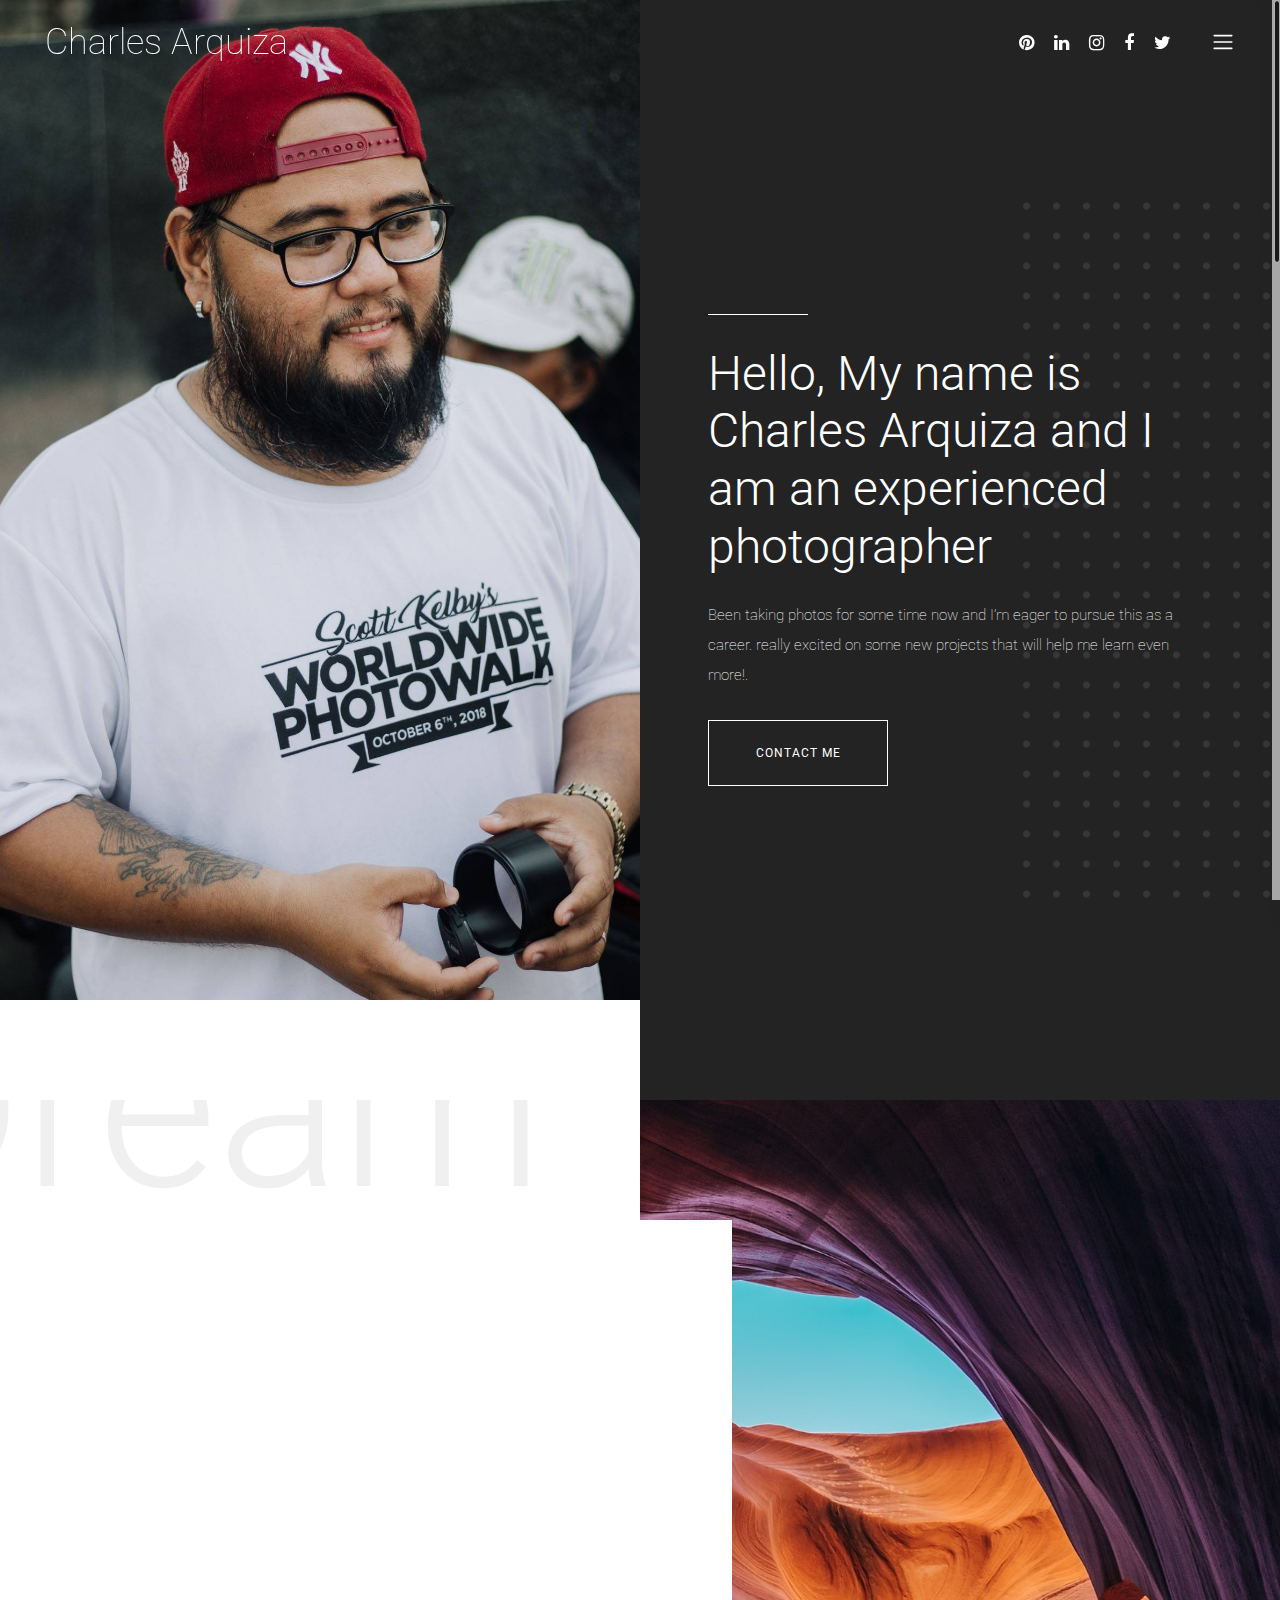
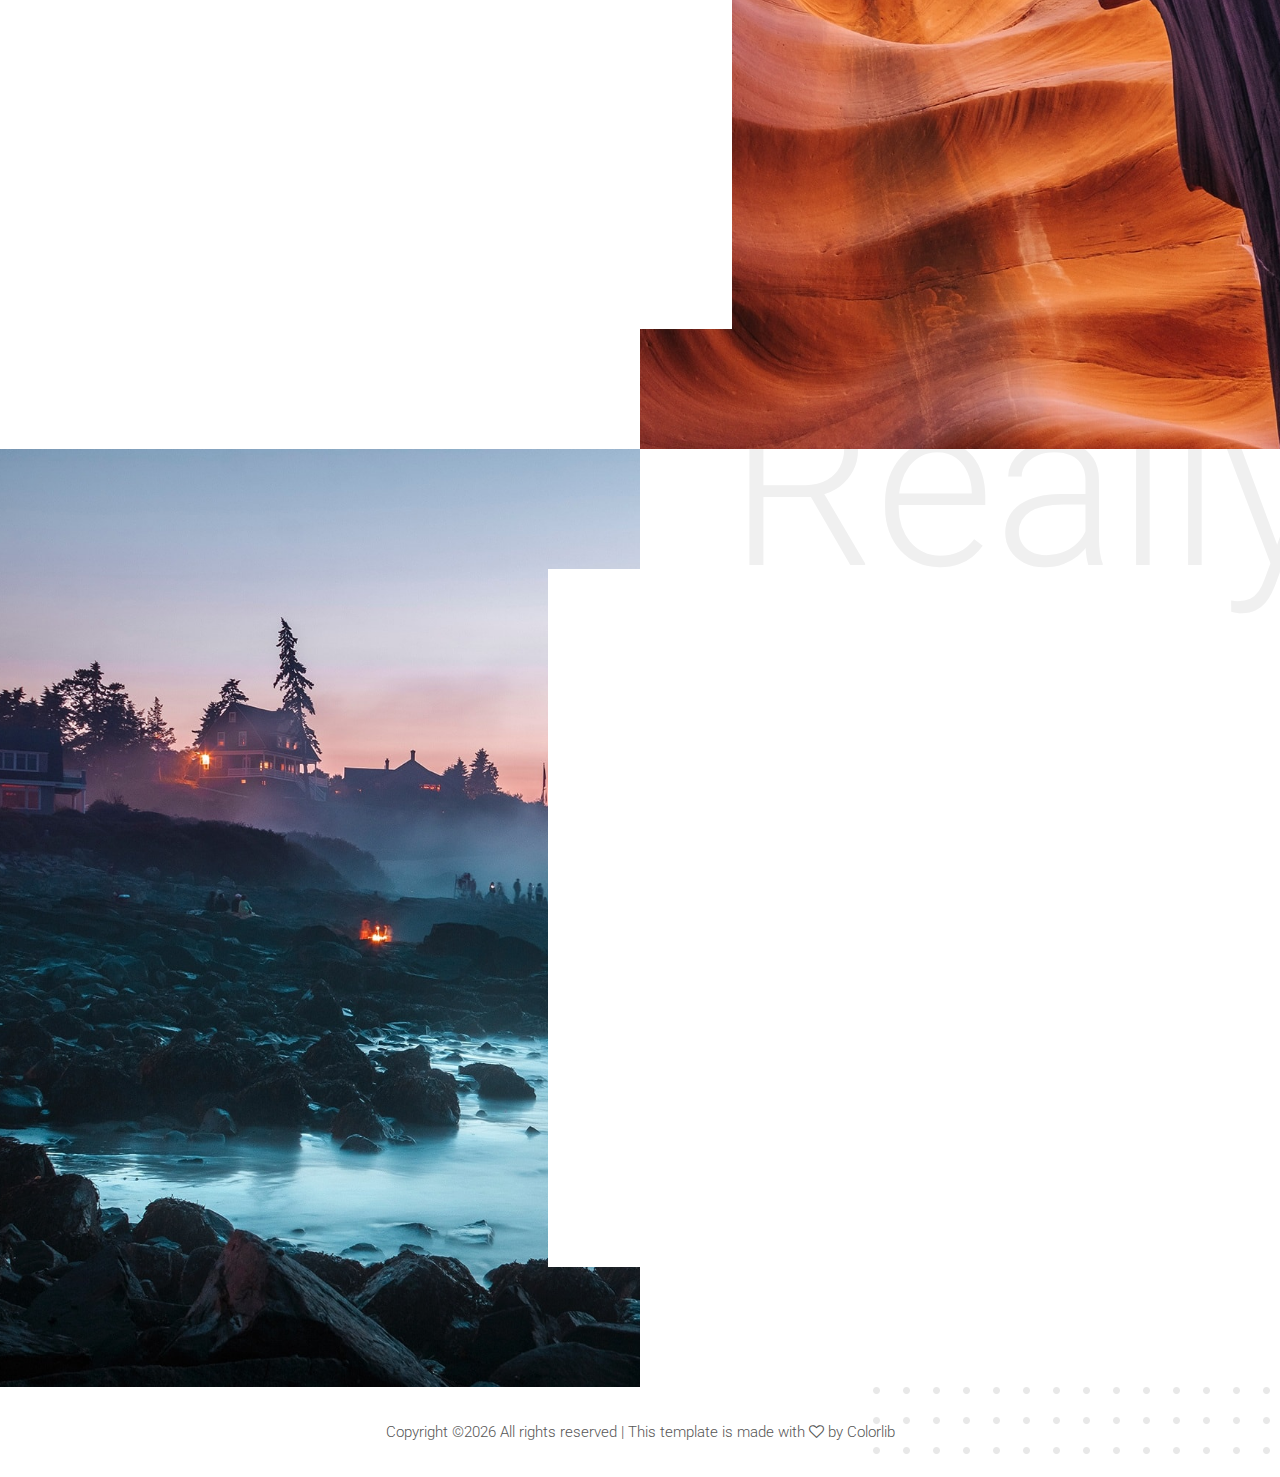
==== commit 23146efe: "updated about me" ====
--- a/about-me.html
+++ b/about-me.html
@@ -9,7 +9,7 @@
     <!-- The above 4 meta tags *must* come first in the head; any other head content must come *after* these tags -->
 
     <!-- Title  -->
-    <title>Sonar - Photography Template</title>
+    <title>Charles Arquiza</title>
 
     <!-- Favicon  -->
     <link rel="icon" href="img/core-img/favicon.ico">
@@ -36,7 +36,7 @@
         </div>
         <!-- Logo Area -->
         <div class="logo-area">
-            <a href="index.html">Sonar</a>
+            <a href="index.html">Charles Arquiza</a>
         </div>
         <!-- Nav -->
         <div class="sonarNav">
@@ -84,7 +84,7 @@
                     <div class="menu-area d-flex justify-content-between">
                         <!-- Logo Area  -->
                         <div class="logo-area">
-                            <a href="index.html">Sonar</a>
+                            <a href="index.html">Charles Arquiza</a>
                         </div>
 
                         <div class="menu-content-area d-flex align-items-center">
@@ -122,8 +122,8 @@
                 <div class="row h-100 align-items-center justify-content-center">
                     <div class="col-12 col-md-10">
                         <div class="line"></div>
-                        <h2>Hello, My name is Sam Smith and I am an experienced photographer</h2>
-                        <p>Lorem ipsum dolor sit amet, consectetur adipiscing elit. Praesent vel tortor facilisis, volutpat nulla placerat, tincidunt mi. Nullam vel orci dui. Suspendisse sit amet laoreet neque. Fusce sagittis suscipit sem. Lorem ipsum dolor sit amet, consectetur adipiscing elit. Praesent vel tortor facilisis, volutpat nulla placerat, tincidunt mi. Nullam vel orci dui. Suspendisse sit amet laoreet neque. Fusce sagittis suscipit sem.</p>
+                        <h2>Hello, My name is Charles Arquiza and I am an experienced photographer</h2>
+                        <p>Been taking photos for some time now and I’m eager to pursue this as a career. really excited on some new projects that will help me learn even more!.</p>
                         <a href="#" class="btn sonar-btn white-btn">contact me</a>
                     </div>
                 </div>
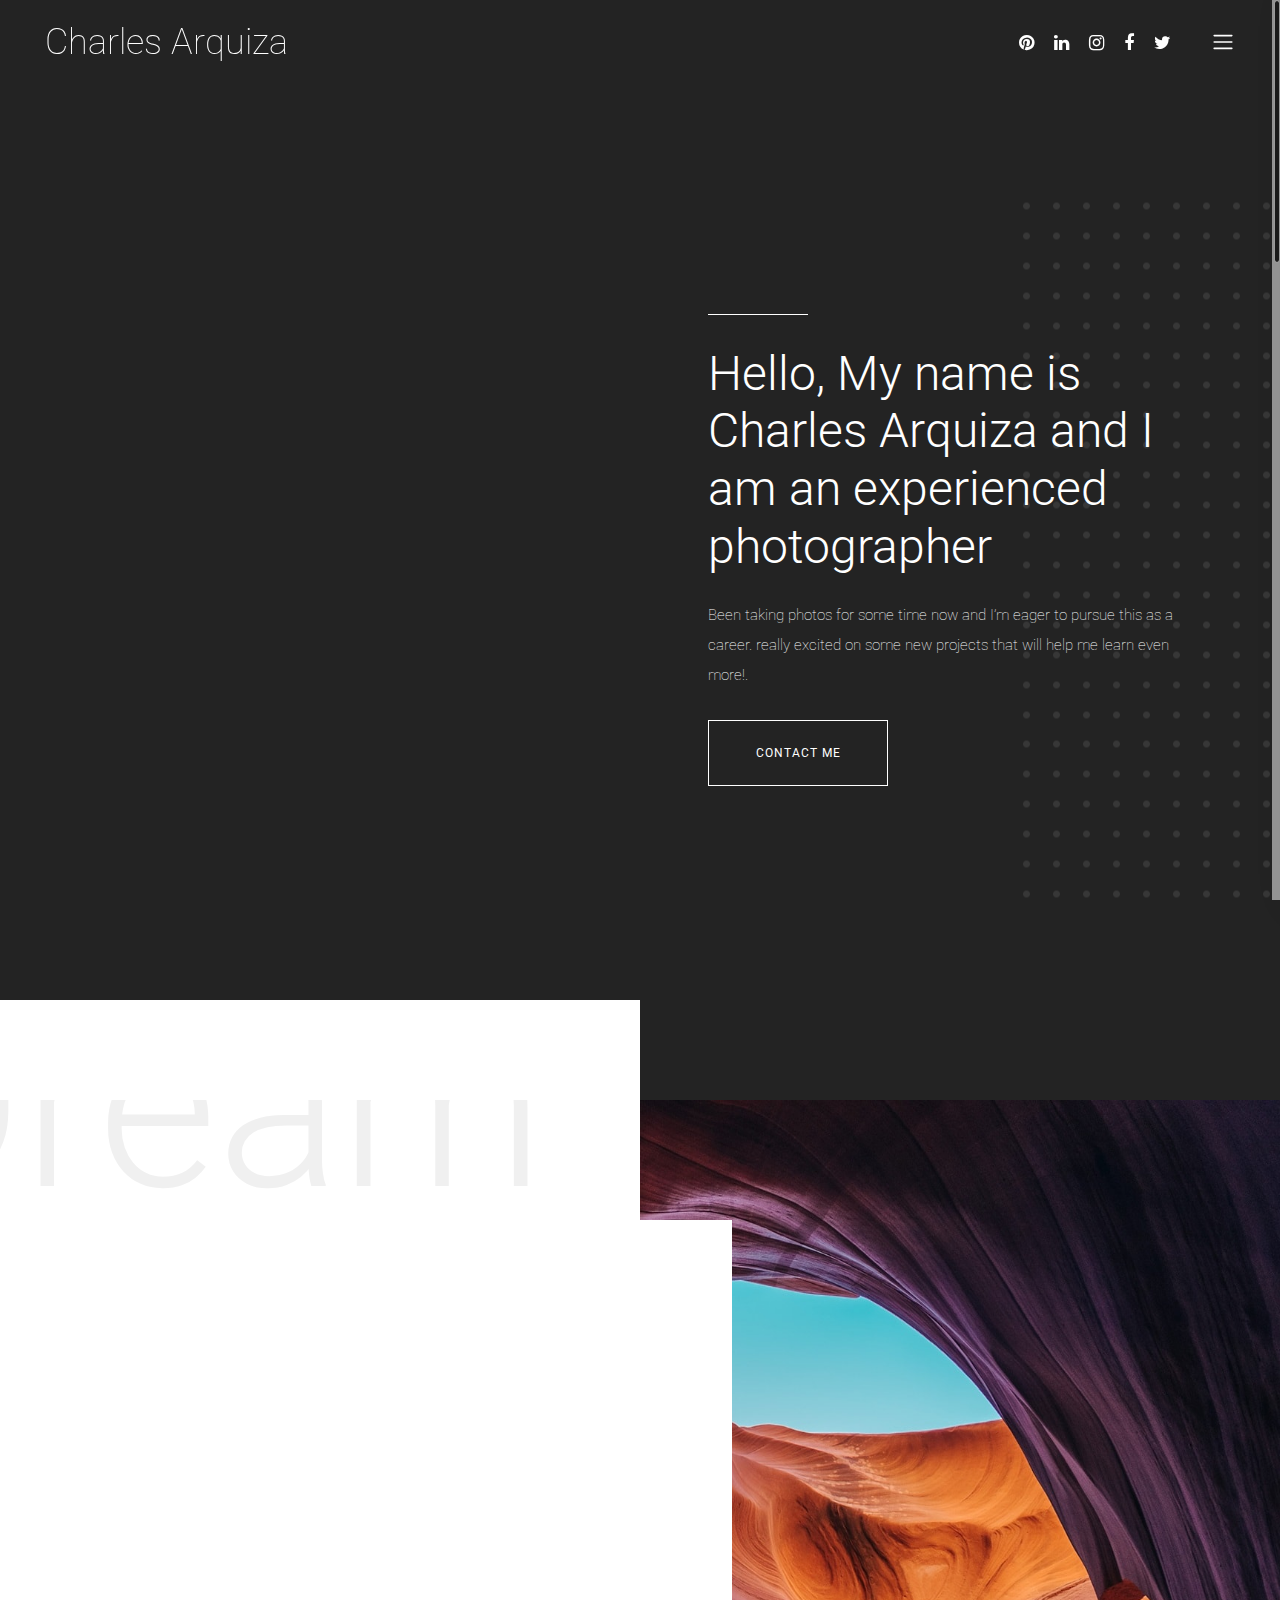
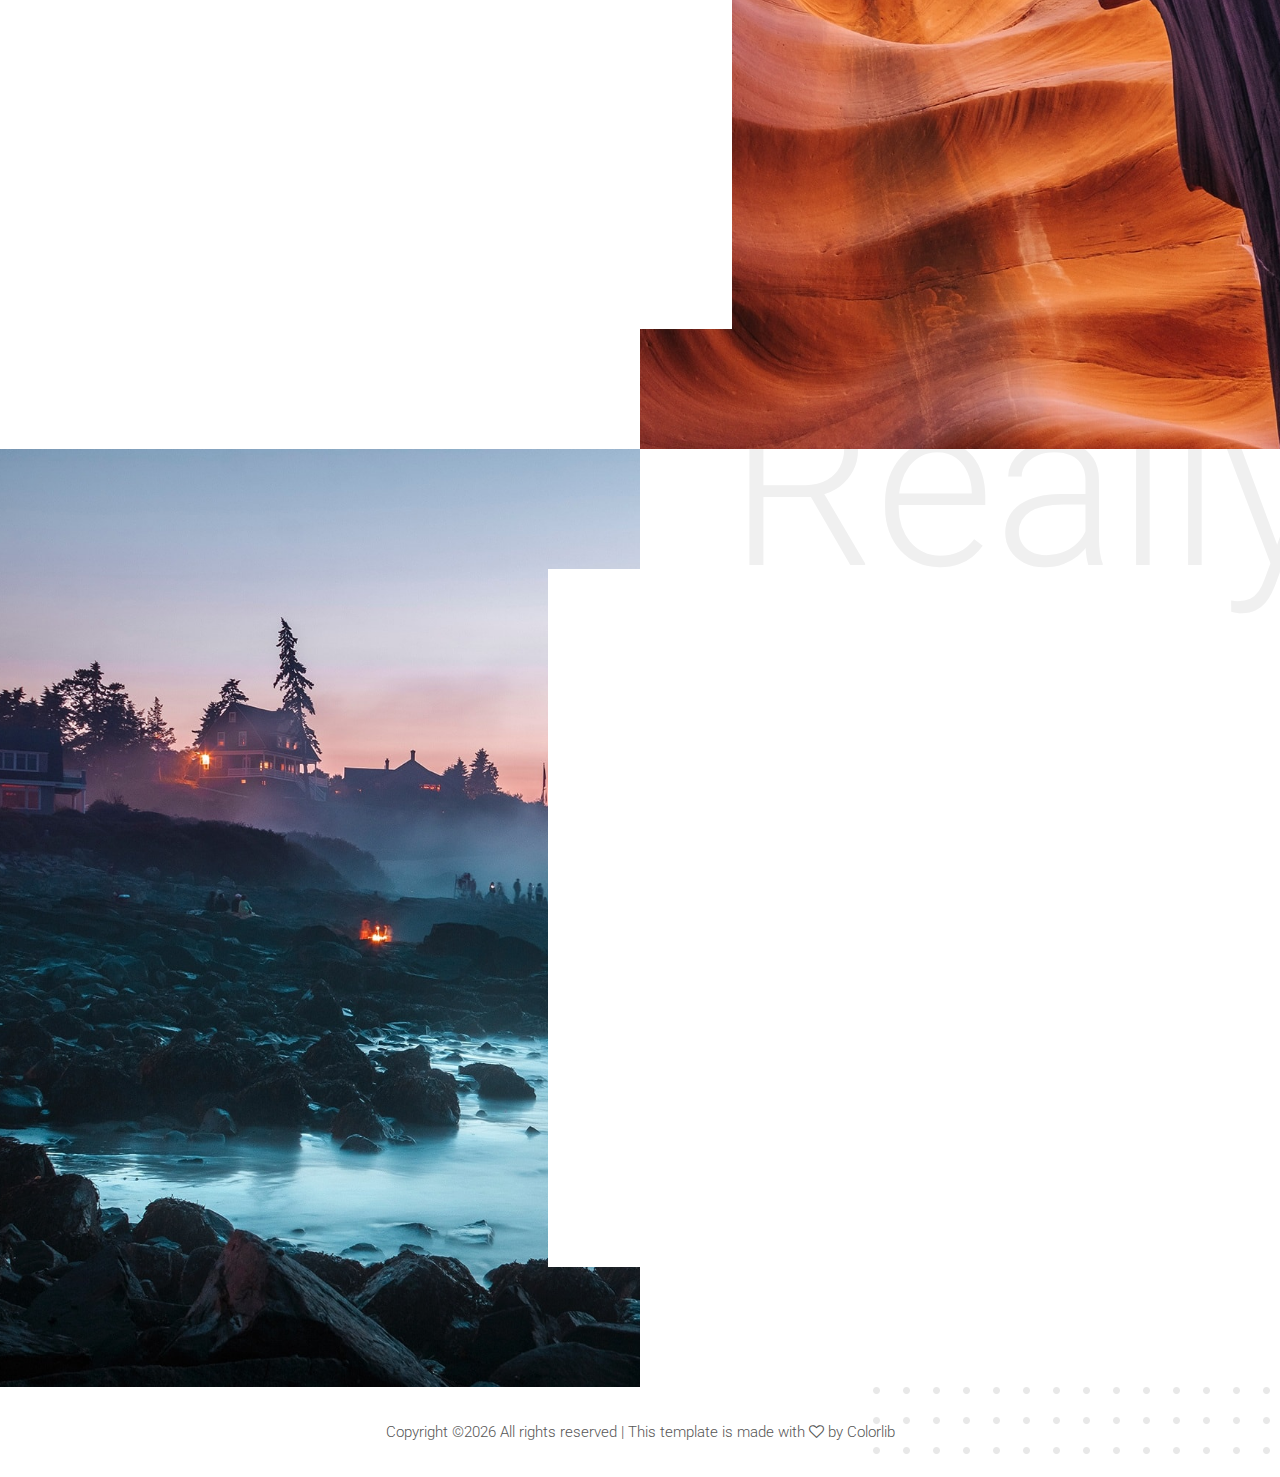
==== commit 13b3ff90: "Update about-me.html" ====
--- a/about-me.html
+++ b/about-me.html
@@ -114,7 +114,7 @@
         </div>
 
         <!-- Hero Thumbnail -->
-        <div class="hero-thumbnail aboutUs equalize bg-img" style="background-image: url(img/bg-img/about.jpg);"></div>
+        <div class="hero-thumbnail aboutUs equalize bg-img" style="background-image: url(img/bg-img/p4.jpg);"></div>
         
         <!-- Hero Content -->
         <div class="hero-content aboutUs equalize">
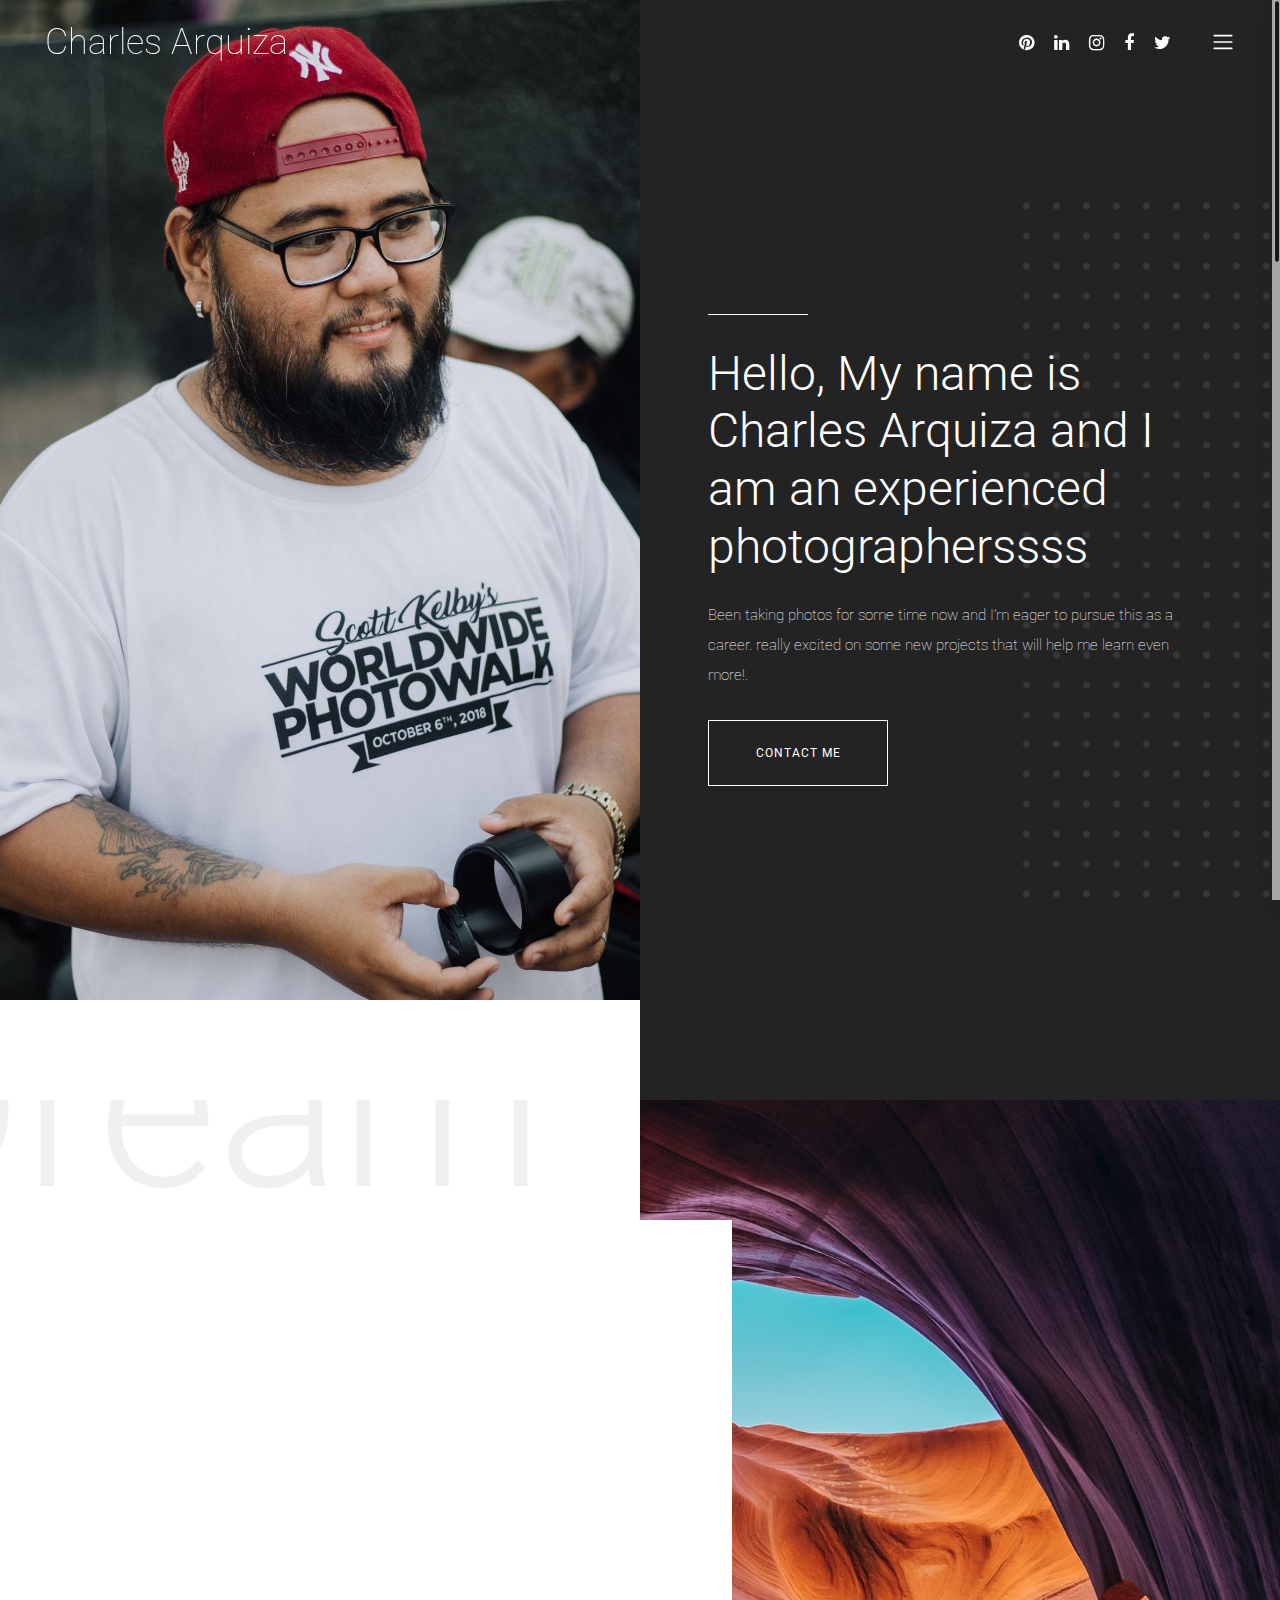
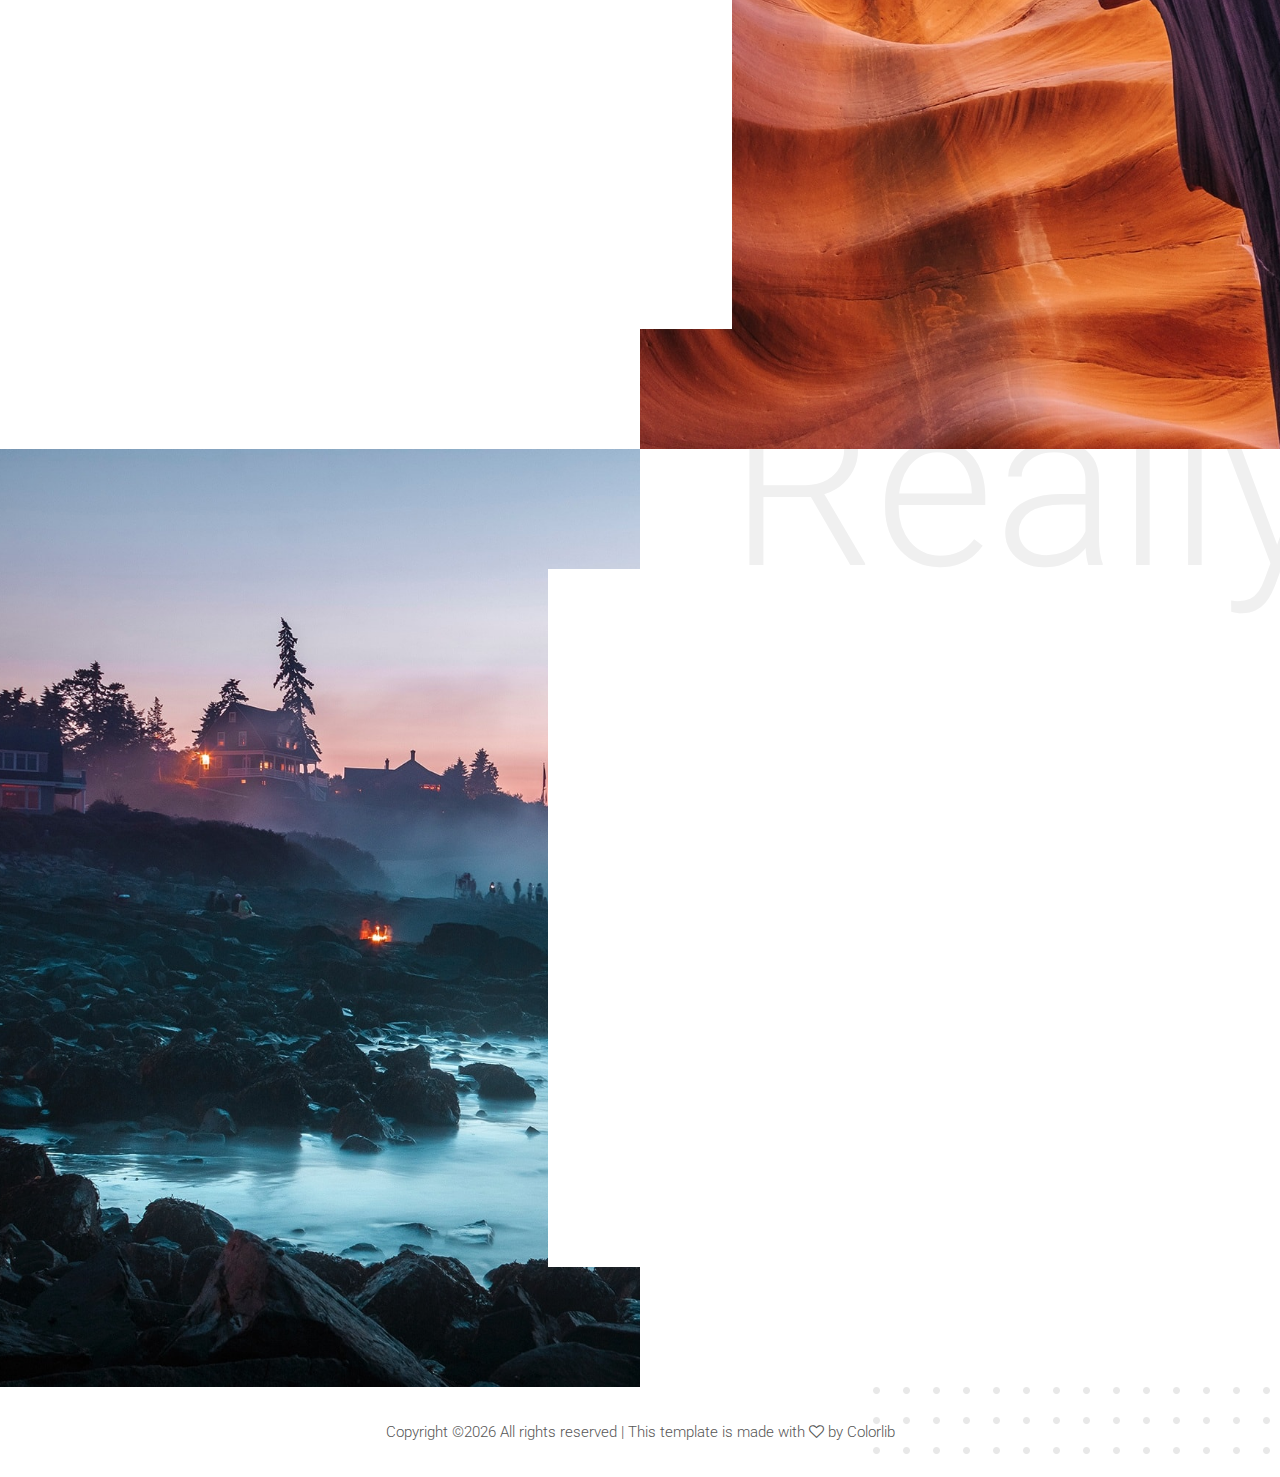
==== commit 2baf1380: "Update about-me.html" ====
--- a/about-me.html
+++ b/about-me.html
@@ -114,7 +114,7 @@
         </div>
 
         <!-- Hero Thumbnail -->
-        <div class="hero-thumbnail aboutUs equalize bg-img" style="background-image: url(img/bg-img/p4.jpg);"></div>
+        <div class="hero-thumbnail aboutUs equalize bg-img" style="background-image: url(img/bg-img/about.jpg);"></div>
         
         <!-- Hero Content -->
         <div class="hero-content aboutUs equalize">
@@ -122,7 +122,7 @@
                 <div class="row h-100 align-items-center justify-content-center">
                     <div class="col-12 col-md-10">
                         <div class="line"></div>
-                        <h2>Hello, My name is Charles Arquiza and I am an experienced photographer</h2>
+                        <h2>Hello, My name is Charles Arquiza and I am an experienced photographerssss</h2>
                         <p>Been taking photos for some time now and I’m eager to pursue this as a career. really excited on some new projects that will help me learn even more!.</p>
                         <a href="#" class="btn sonar-btn white-btn">contact me</a>
                     </div>
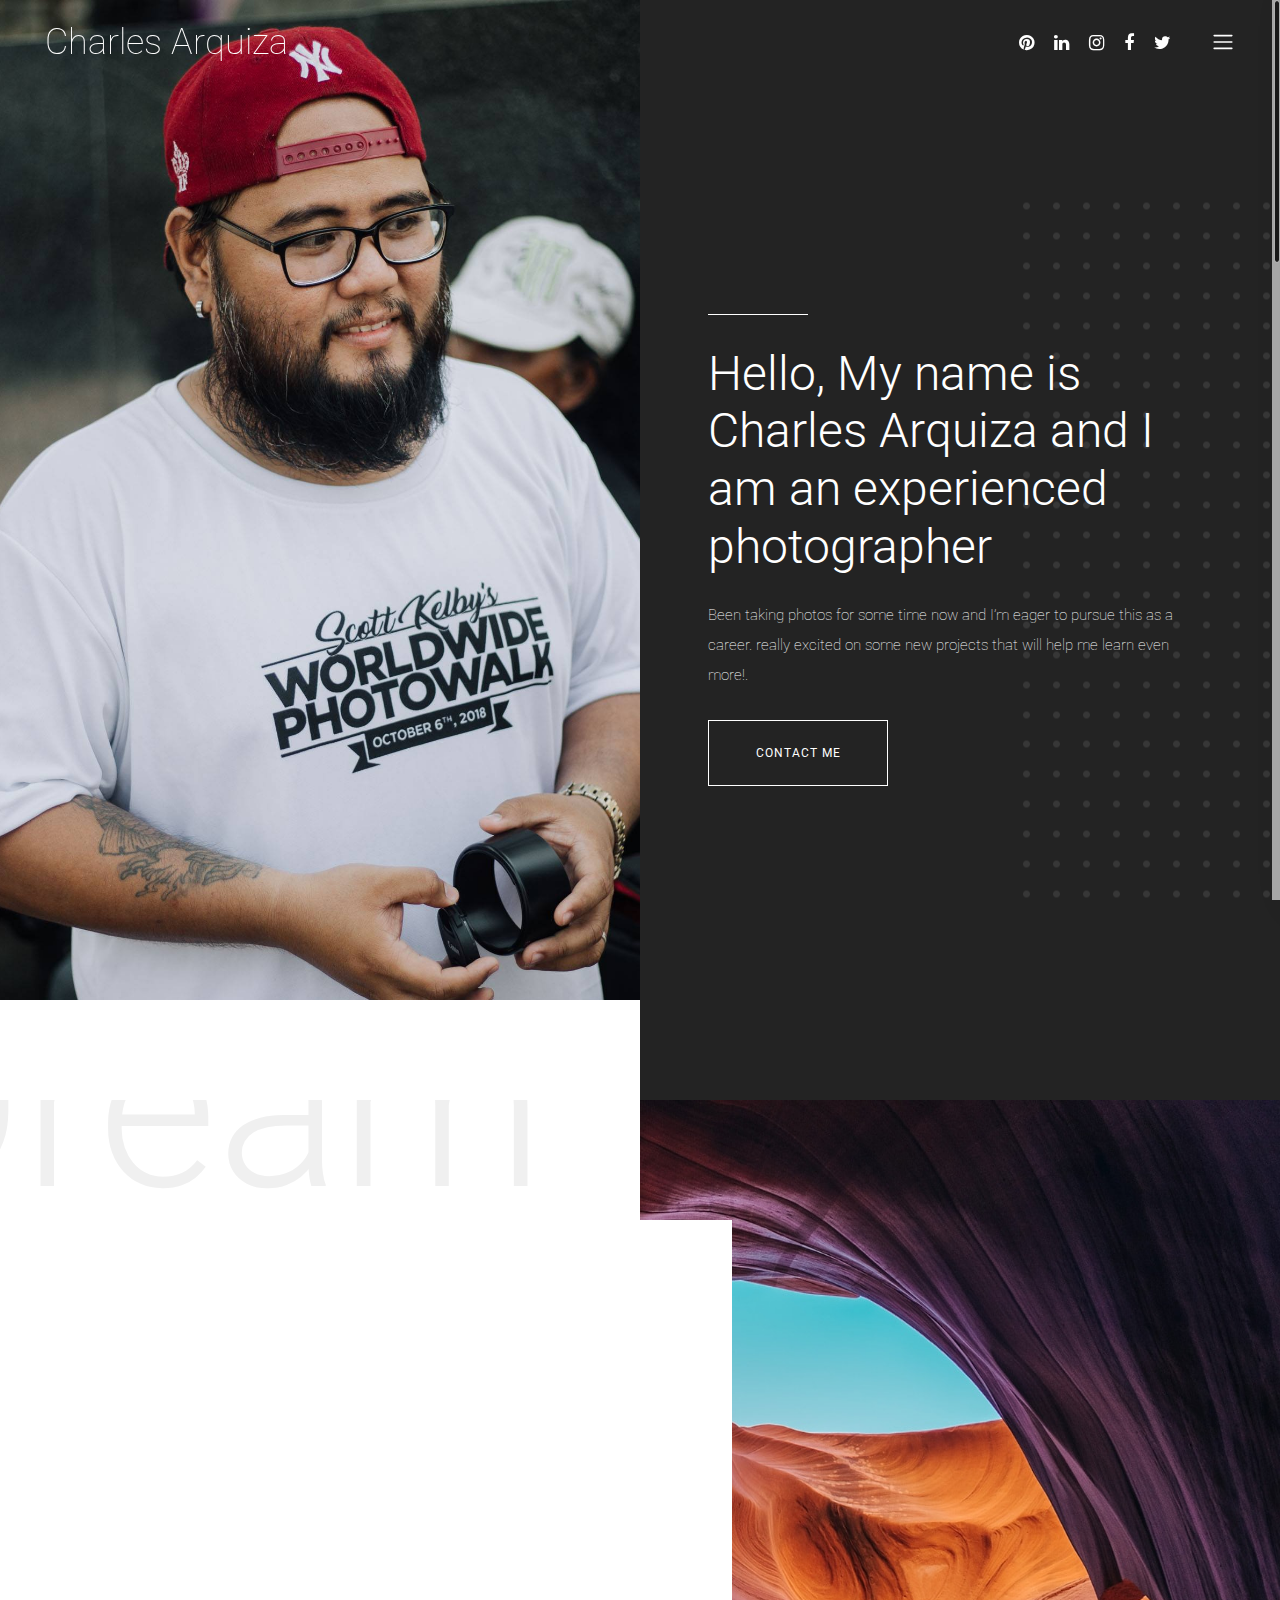
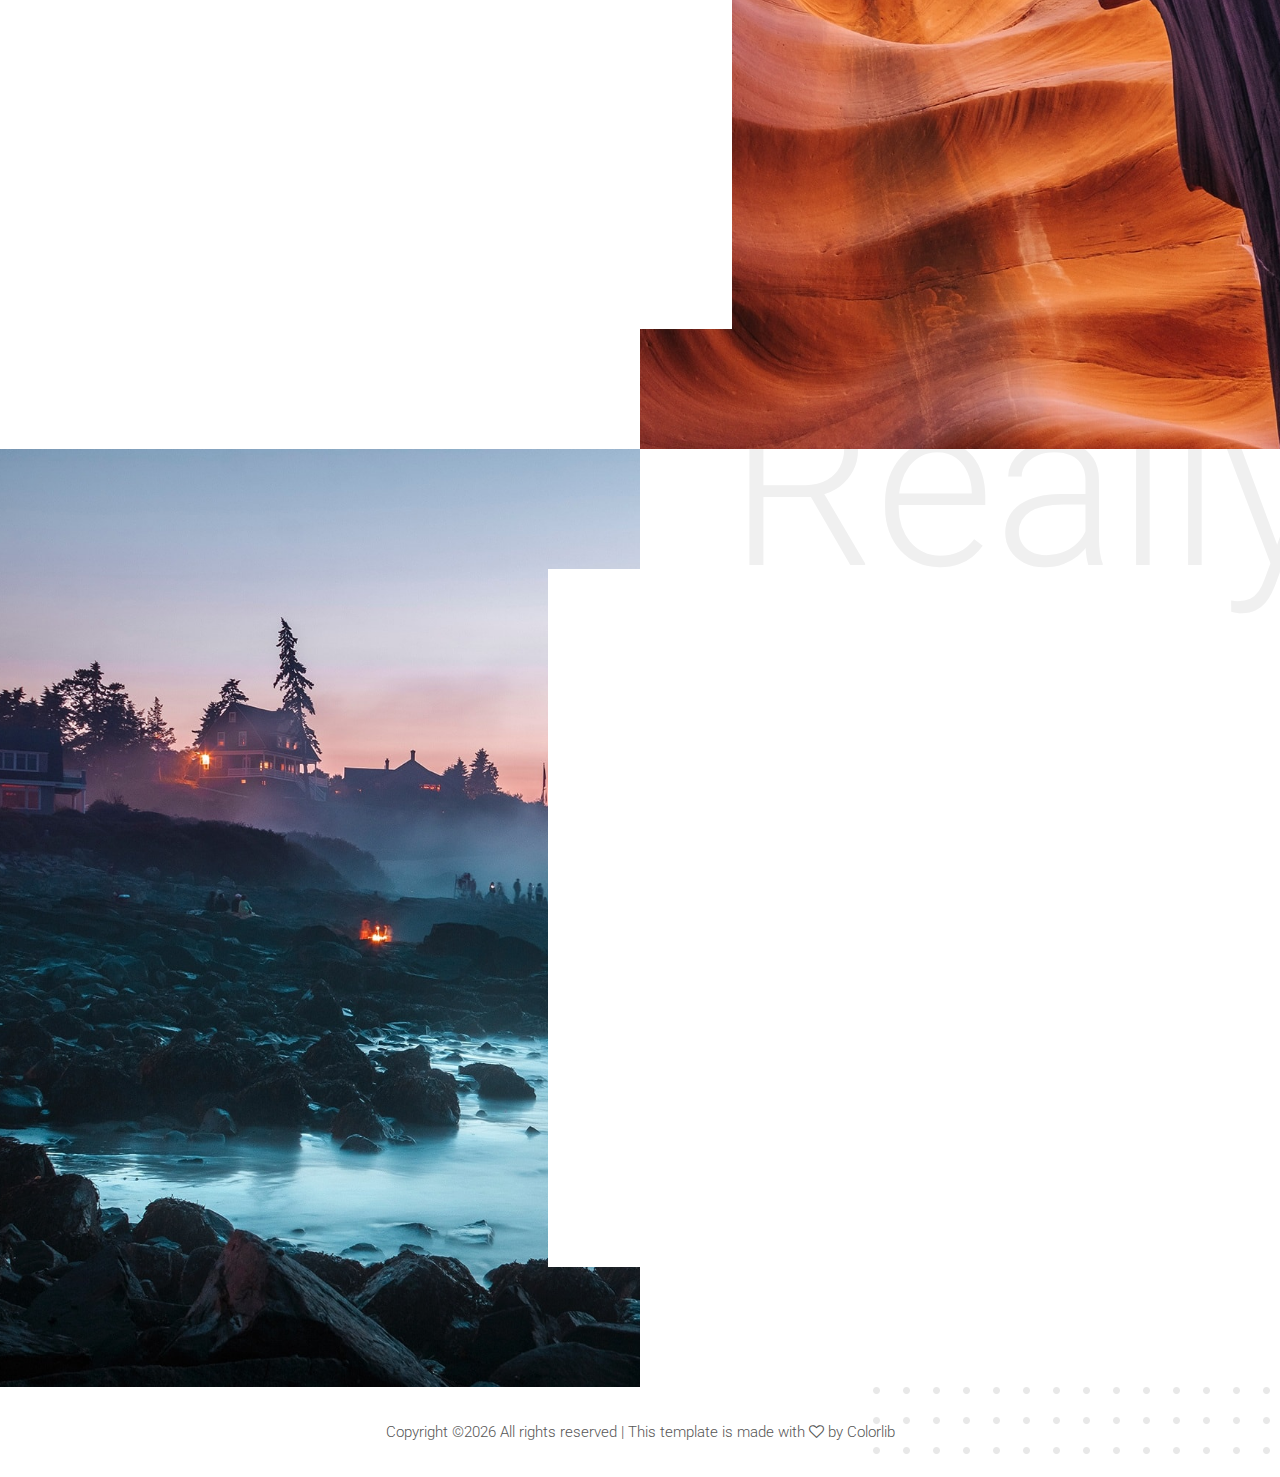
==== commit eb0422ad: "Update about-me.html" ====
--- a/about-me.html
+++ b/about-me.html
@@ -122,7 +122,7 @@
                 <div class="row h-100 align-items-center justify-content-center">
                     <div class="col-12 col-md-10">
                         <div class="line"></div>
-                        <h2>Hello, My name is Charles Arquiza and I am an experienced photographerssss</h2>
+                        <h2>Hello, My name is Charles Arquiza and I am an experienced photographer</h2>
                         <p>Been taking photos for some time now and I’m eager to pursue this as a career. really excited on some new projects that will help me learn even more!.</p>
                         <a href="#" class="btn sonar-btn white-btn">contact me</a>
                     </div>
